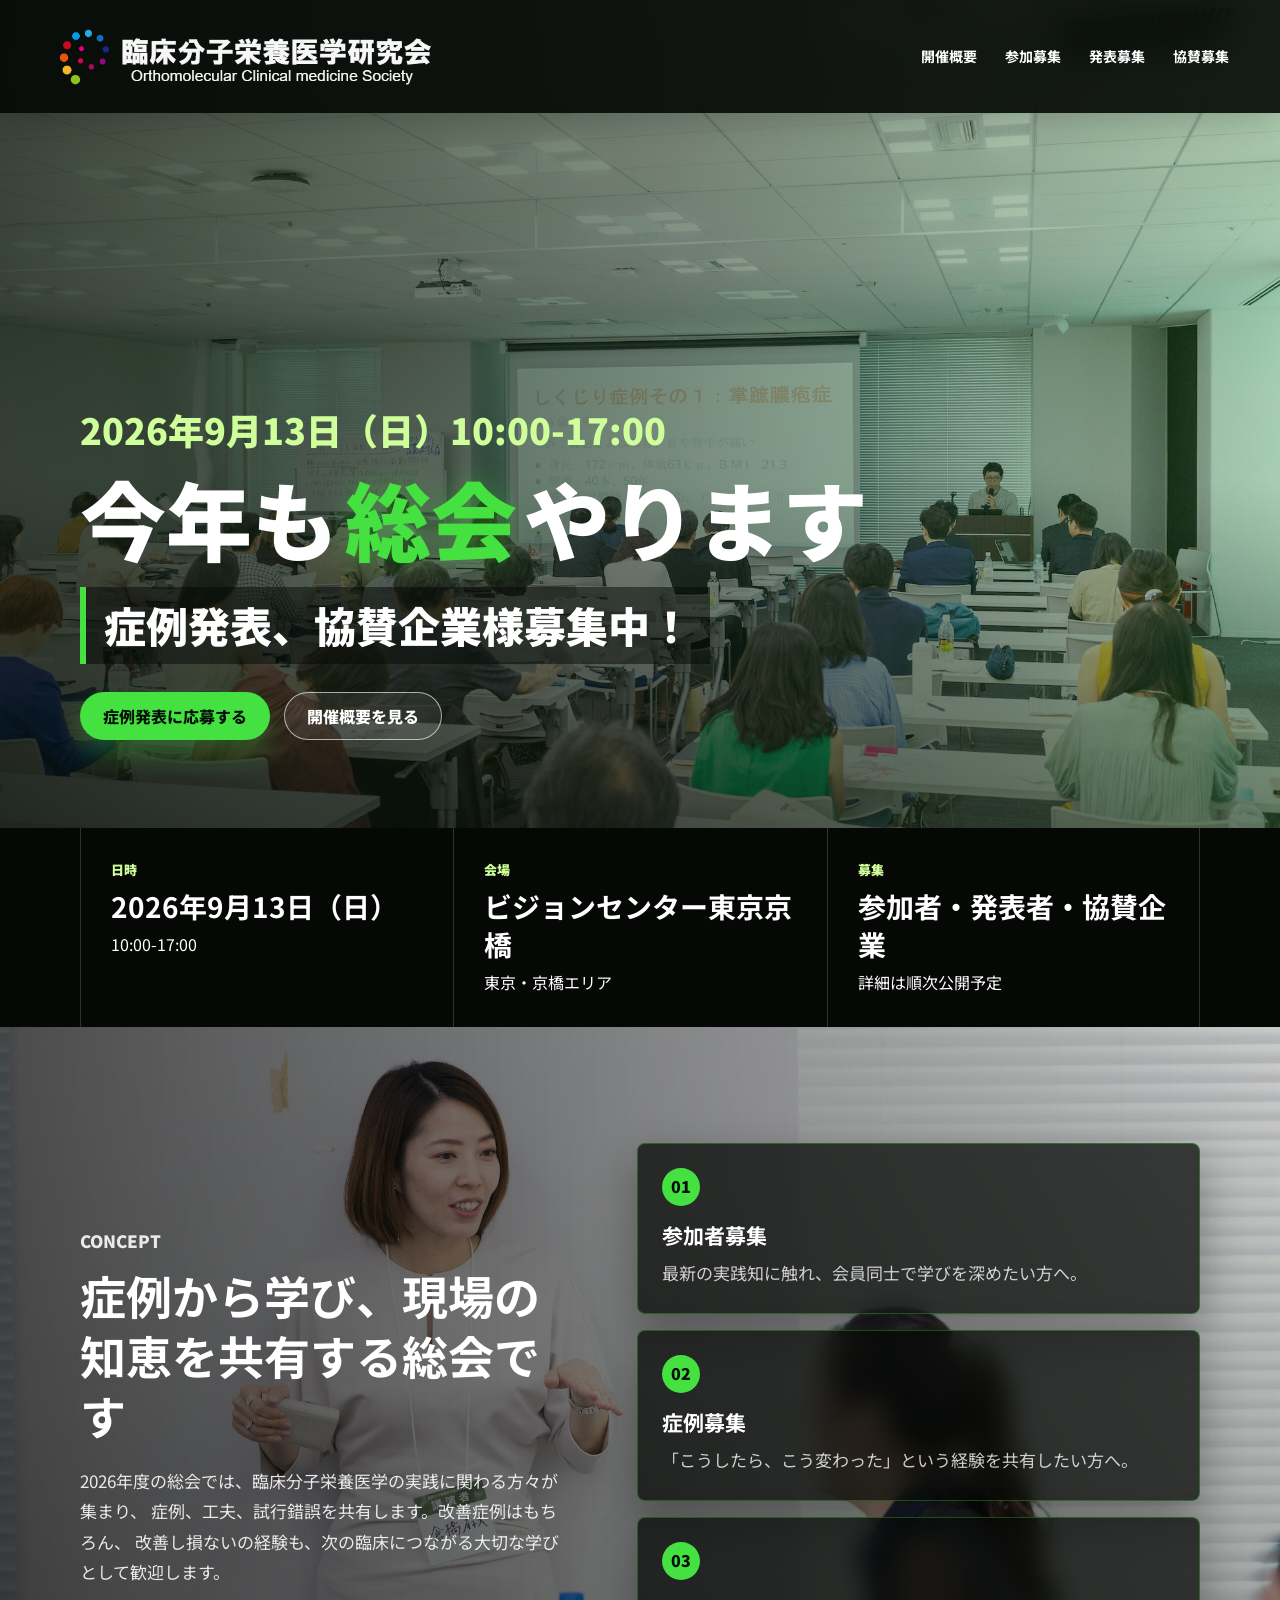
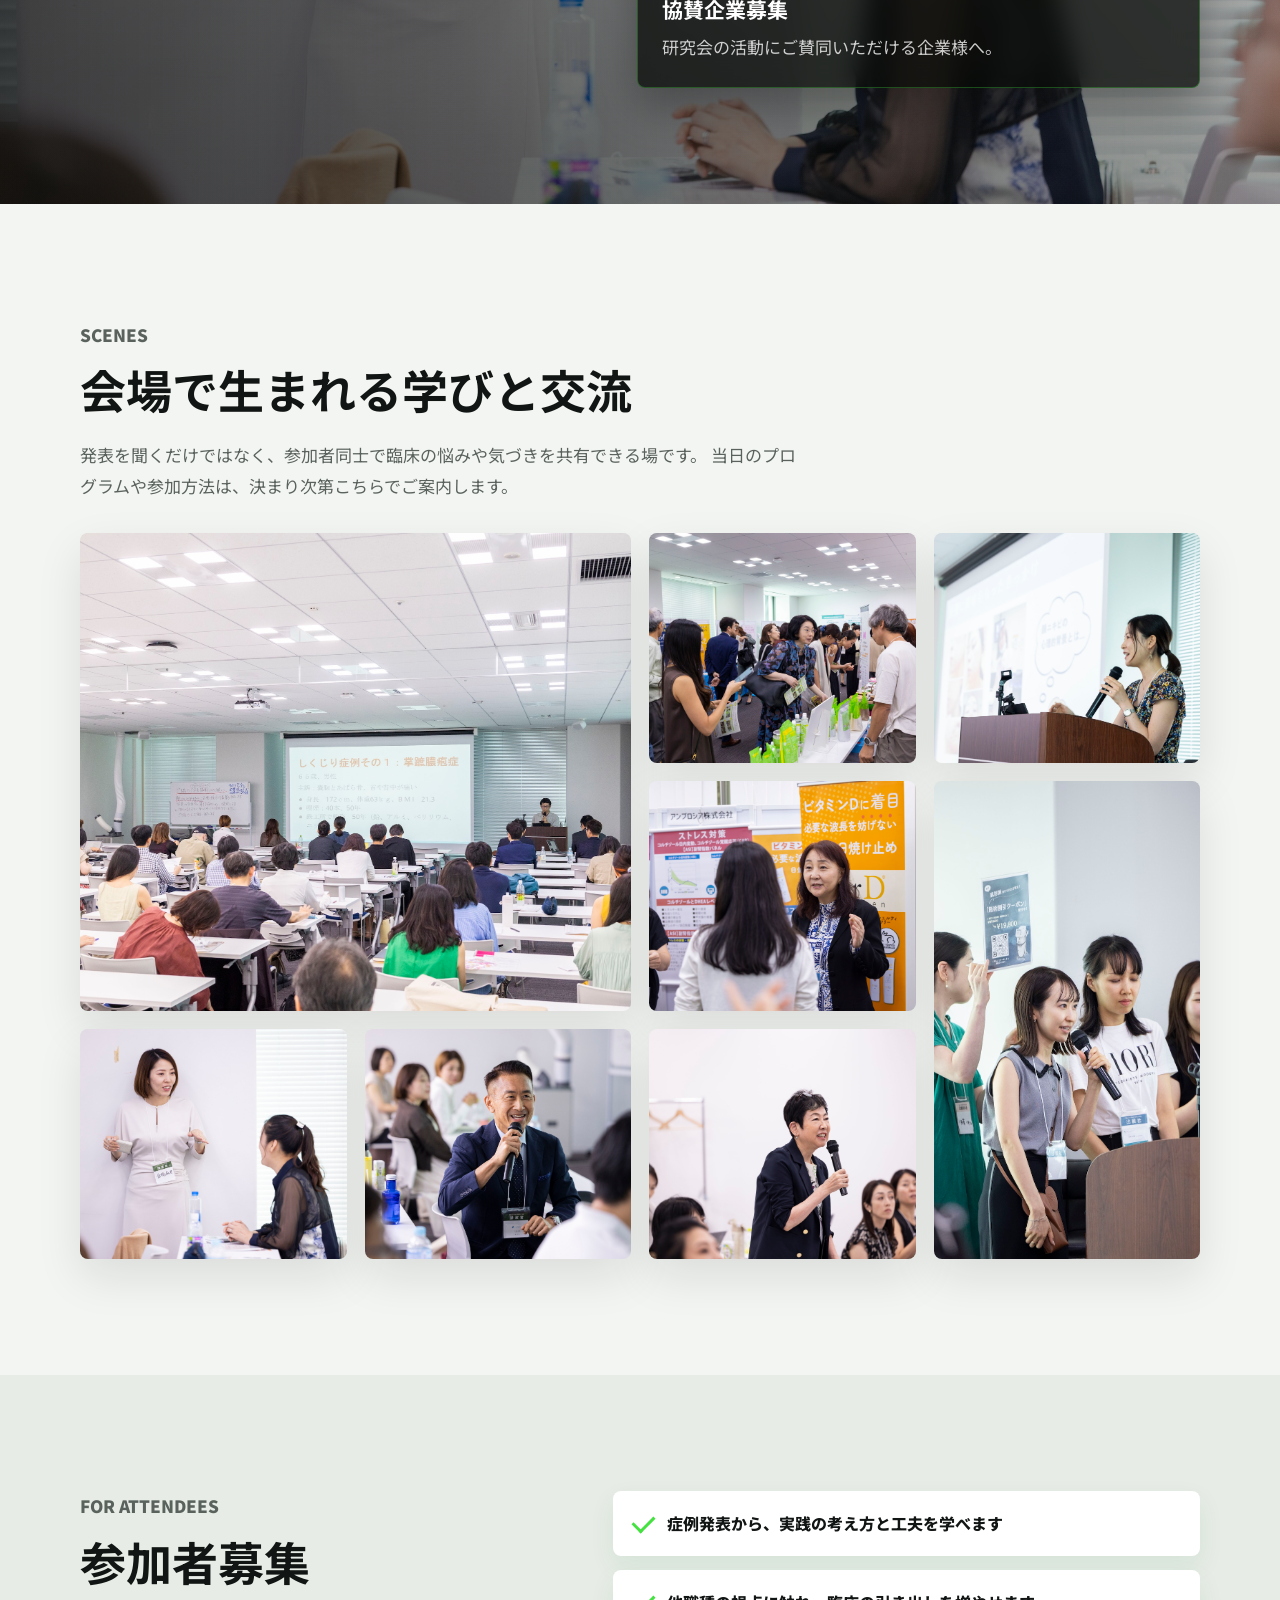
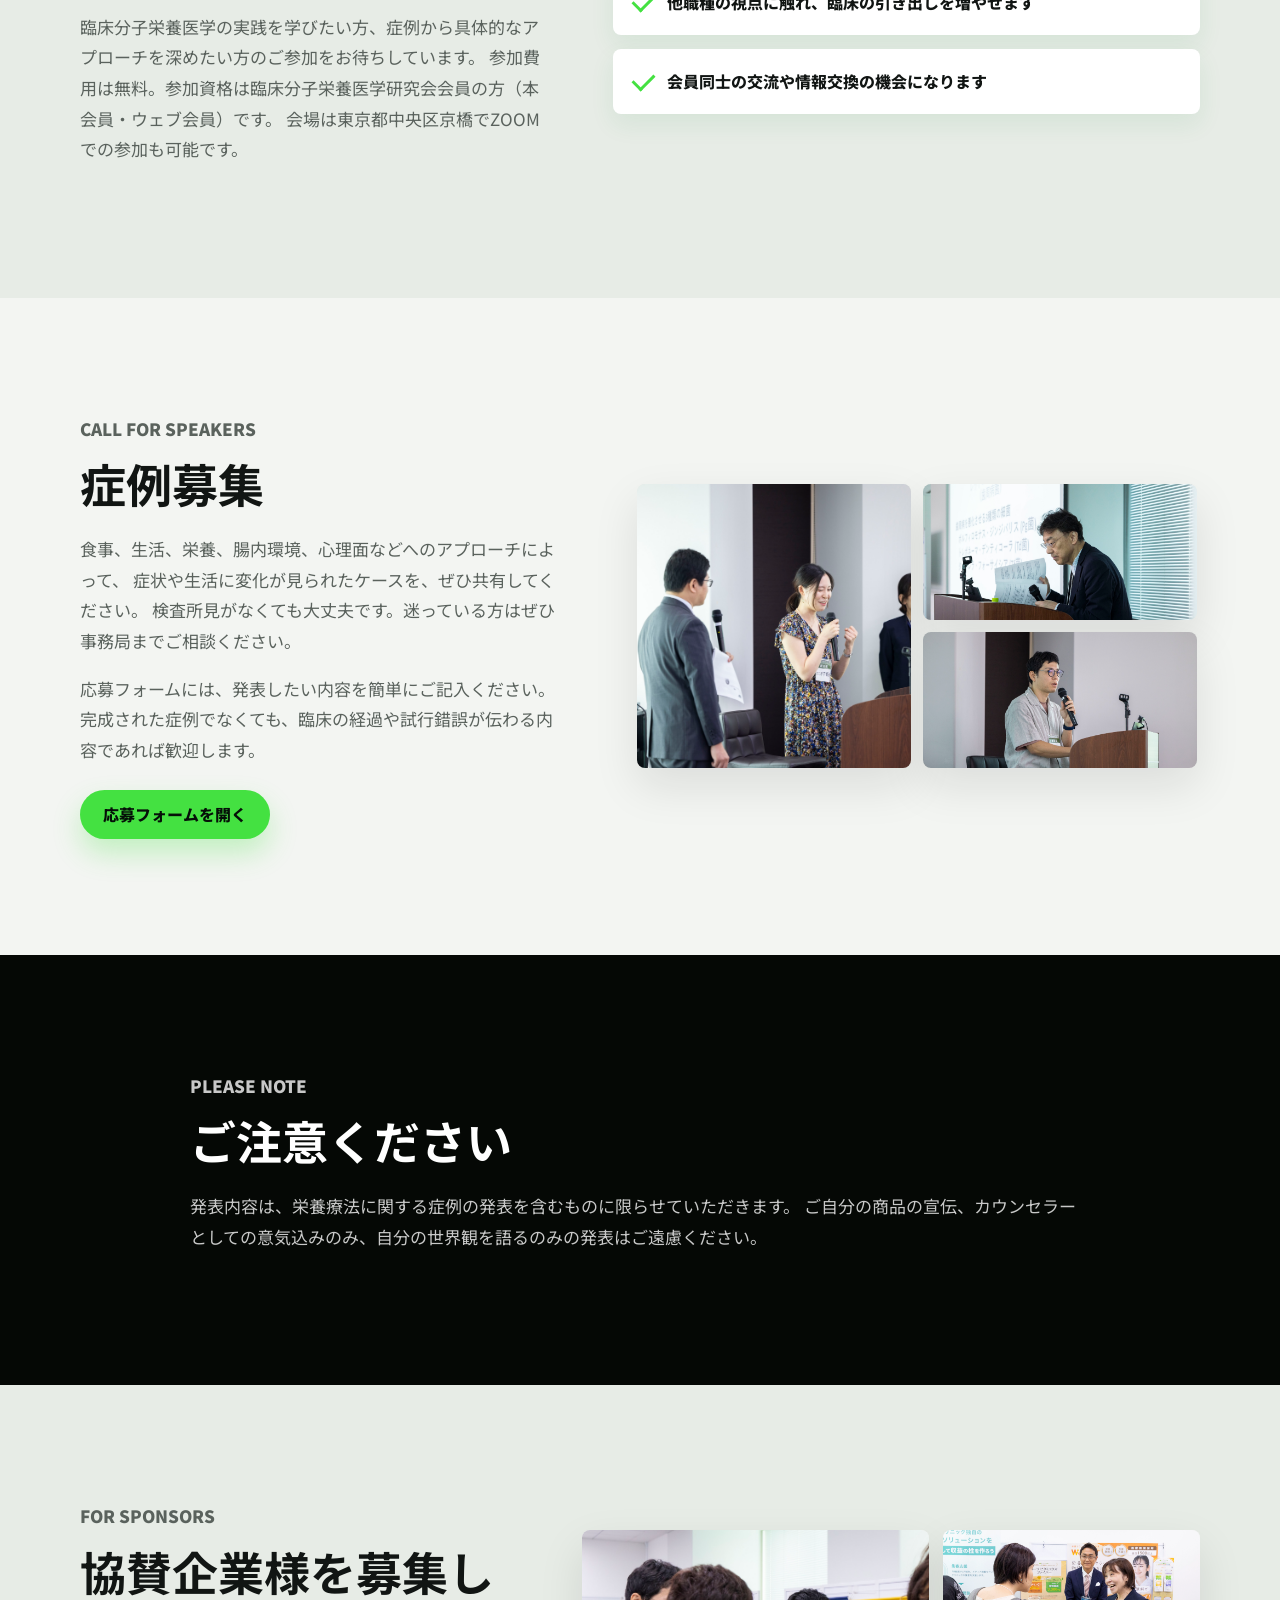
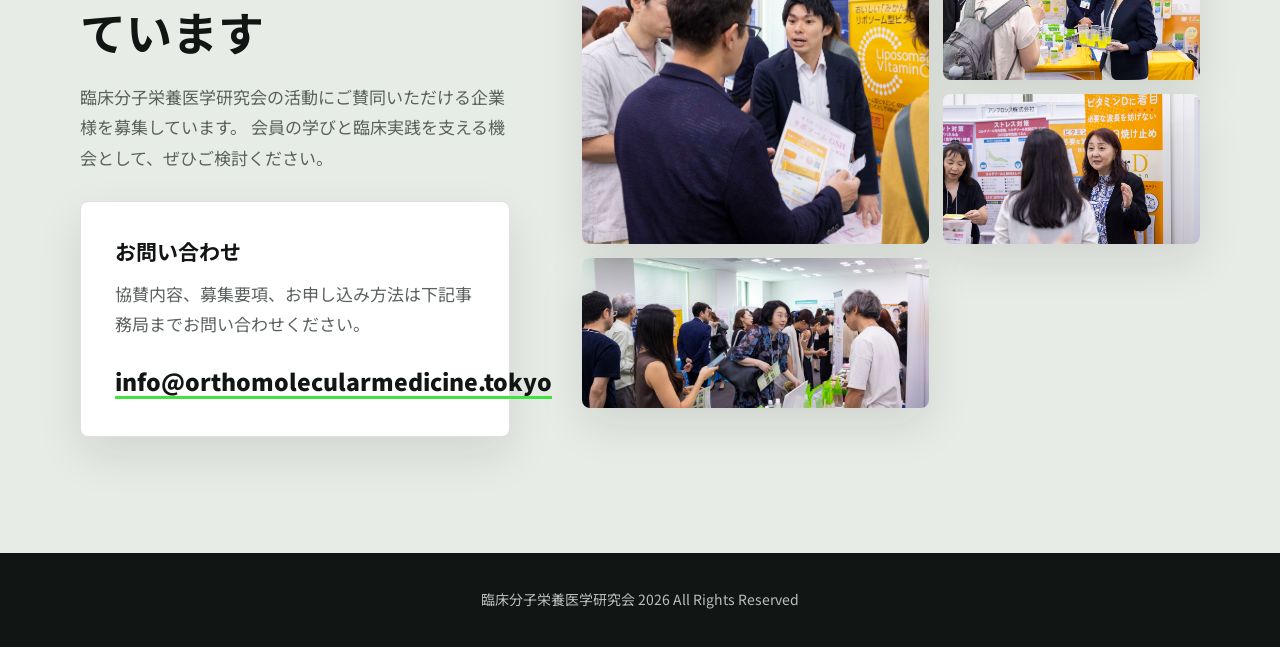
==== index.html @ b458742a "Update hero callout copy" ====
<!doctype html>
<html lang="ja">
  <head>
    <meta charset="utf-8">
    <meta name="viewport" content="width=device-width, initial-scale=1">
    <meta name="description" content="臨床分子栄養医学研究会 2026年度総会のお知らせ。2026年9月13日、ビジョンセンター東京京橋にて開催。参加者、症例発表者、協賛企業を募集しています。">
    <meta property="og:title" content="臨床分子栄養医学研究会 2026年度総会">
    <meta property="og:description" content="参加者、症例発表者、協賛企業を募集しています。2026年9月13日、ビジョンセンター東京京橋にて開催。">
    <meta property="og:type" content="website">
    <title>臨床分子栄養医学研究会 2026年度総会</title>
    <link rel="preconnect" href="https://fonts.googleapis.com">
    <link rel="preconnect" href="https://fonts.gstatic.com" crossorigin>
    <link href="https://fonts.googleapis.com/css2?family=Noto+Sans+JP:wght@400;500;700;900&family=Zen+Old+Mincho:wght@700&display=swap" rel="stylesheet">
    <link rel="stylesheet" href="styles.css">
  </head>
  <body>
    <header class="site-header" aria-label="ページ上部">
      <a class="brand" href="#top" aria-label="臨床分子栄養医学研究会">
        <img src="assets/logo-white.png" alt="臨床分子栄養医学研究会 Orthomolecular Clinical medicine Society">
      </a>
      <nav class="nav" aria-label="ページ内メニュー">
        <a href="#overview">開催概要</a>
        <a href="#join">参加募集</a>
        <a href="#speaker">発表募集</a>
        <a href="#sponsor">協賛募集</a>
      </nav>
    </header>

    <main id="top">
      <section class="hero">
        <div class="hero-media" aria-hidden="true">
          <div class="slide slide-a"></div>
          <div class="slide slide-b"></div>
          <div class="slide slide-c"></div>
          <div class="slide slide-d"></div>
        </div>
        <div class="hero-overlay"></div>
        <div class="hero-inner">
          <p class="eyebrow hero-date">2026年9月13日（日）10:00-17:00</p>
          <h1>今年も<span class="hero-title-accent">総会</span>やります</h1>
          <p class="lead hero-callout">症例発表、協賛企業様募集中！</p>
          <div class="hero-actions" aria-label="主要アクション">
            <a class="button primary" href="#speaker">症例発表に応募する</a>
            <a class="button secondary" href="#overview">開催概要を見る</a>
          </div>
        </div>
      </section>

      <section id="overview" class="details-band">
        <div class="section-inner details-grid">
          <div class="detail-item">
            <span class="label">日時</span>
            <strong>2026年9月13日（日）</strong>
            <span>10:00-17:00</span>
          </div>
          <div class="detail-item">
            <span class="label">会場</span>
            <strong>ビジョンセンター東京京橋</strong>
            <span>東京・京橋エリア</span>
          </div>
          <div class="detail-item">
            <span class="label">募集</span>
            <strong>参加者・発表者・協賛企業</strong>
            <span>詳細は順次公開予定</span>
          </div>
        </div>
      </section>

      <section class="section intro-section">
        <div class="section-inner split">
          <div>
            <p class="section-kicker">Concept</p>
            <h2>症例から学び、現場の知恵を共有する総会です</h2>
            <p>
              2026年度の総会では、臨床分子栄養医学の実践に関わる方々が集まり、
              症例、工夫、試行錯誤を共有します。改善症例はもちろん、
              改善し損ないの経験も、次の臨床につながる大切な学びとして歓迎します。
            </p>
          </div>
          <div class="purpose-grid" aria-label="総会で募集する内容">
            <article class="purpose-card">
              <span>01</span>
              <h3>参加者募集</h3>
              <p>最新の実践知に触れ、会員同士で学びを深めたい方へ。</p>
            </article>
            <article class="purpose-card">
              <span>02</span>
              <h3>症例募集</h3>
              <p>「こうしたら、こう変わった」という経験を共有したい方へ。</p>
            </article>
            <article class="purpose-card">
              <span>03</span>
              <h3>協賛企業募集</h3>
              <p>研究会の活動にご賛同いただける企業様へ。</p>
            </article>
          </div>
        </div>
      </section>

      <section class="section photo-section">
        <div class="section-inner">
          <div class="section-heading">
            <p class="section-kicker">Scenes</p>
            <h2>会場で生まれる学びと交流</h2>
            <p>
              発表を聞くだけではなく、参加者同士で臨床の悩みや気づきを共有できる場です。
              当日のプログラムや参加方法は、決まり次第こちらでご案内します。
            </p>
          </div>
          <div class="photo-grid" aria-label="総会の開催風景">
            <figure class="photo-card photo-wide">
              <img src="assets/soukai-2025-0126.jpg" alt="総会で参加者が症例発表を聴講している会場風景">
            </figure>
            <figure class="photo-card">
              <img src="assets/soukai-2025-0381.jpg" alt="協賛企業ブースで参加者が説明を聞いている様子">
            </figure>
            <figure class="photo-card">
              <img src="assets/soukai-2025-0448.jpg" alt="登壇者がマイクを持って症例発表をしている様子">
            </figure>
            <figure class="photo-card">
              <img src="assets/soukai-2025-0402.jpg" alt="協賛企業ブースで参加者と企業担当者が交流している様子">
            </figure>
            <figure class="photo-card photo-tall">
              <img src="assets/soukai-2025-0755.jpg" alt="登壇者が協賛企業の紹介をしている様子">
            </figure>
            <figure class="photo-card">
              <img src="assets/soukai-2025-1251.jpg" alt="講演者が参加者と対話している様子">
            </figure>
            <figure class="photo-card">
              <img src="assets/soukai-2025-1359.jpg" alt="参加者がマイクを持って発言している様子">
            </figure>
            <figure class="photo-card">
              <img src="assets/soukai-2025-1542.jpg" alt="参加者が会場で質問している様子">
            </figure>
          </div>
        </div>
      </section>

      <section id="join" class="section audience-band">
        <div class="section-inner audience">
          <div>
            <p class="section-kicker">For Attendees</p>
            <h2>参加者募集</h2>
            <p>
              臨床分子栄養医学の実践を学びたい方、症例から具体的なアプローチを深めたい方のご参加をお待ちしています。
              参加費用は無料。参加資格は臨床分子栄養医学研究会会員の方（本会員・ウェブ会員）です。
              会場は東京都中央区京橋でZOOMでの参加も可能です。
            </p>
          </div>
          <ul class="check-list">
            <li>症例発表から、実践の考え方と工夫を学べます</li>
            <li>他職種の視点に触れ、臨床の引き出しを増やせます</li>
            <li>会員同士の交流や情報交換の機会になります</li>
          </ul>
        </div>
      </section>

      <section id="speaker" class="section">
        <div class="section-inner split">
          <div>
            <p class="section-kicker">Call for Speakers</p>
            <h2>症例募集</h2>
            <p>
              食事、生活、栄養、腸内環境、心理面などへのアプローチによって、
              症状や生活に変化が見られたケースを、ぜひ共有してください。
              検査所見がなくても大丈夫です。迷っている方はぜひ事務局までご相談ください。
            </p>
            <p>
              応募フォームには、発表したい内容を簡単にご記入ください。
              完成された症例でなくても、臨床の経過や試行錯誤が伝わる内容であれば歓迎します。
            </p>
            <a class="button primary speaker-entry-button" href="https://docs.google.com/forms/d/e/1FAIpQLSdfz5jB4TPAZrdpMVC48qwA14ywaqwbNrHuVNqZotDZ-nozGQ/viewform" target="_blank" rel="noopener">応募フォームを開く</a>
          </div>
          <div class="speaker-photos" aria-label="症例発表の様子">
            <figure class="speaker-photo speaker-photo-large">
              <img src="assets/speaker-0511.jpg" alt="登壇者がマイクを持って症例発表をしている様子">
            </figure>
            <figure class="speaker-photo">
              <img src="assets/speaker-0197.jpg" alt="登壇者が資料を見ながら発表している様子">
            </figure>
            <figure class="speaker-photo">
              <img src="assets/speaker-0129.jpg" alt="登壇者が演台で発表している様子">
            </figure>
          </div>
        </div>
      </section>

      <section class="section caution-band">
        <div class="section-inner caution">
          <p class="section-kicker">Please Note</p>
          <h2>ご注意ください</h2>
          <p>
            発表内容は、栄養療法に関する症例の発表を含むものに限らせていただきます。
            ご自分の商品の宣伝、カウンセラーとしての意気込みのみ、自分の世界観を語るのみの発表はご遠慮ください。
          </p>
        </div>
      </section>

      <section id="sponsor" class="section sponsor-section">
        <div class="section-inner sponsor-layout">
          <div class="sponsor-copy">
            <p class="section-kicker">For Sponsors</p>
            <h2>協賛企業様を募集しています</h2>
            <p>
              臨床分子栄養医学研究会の活動にご賛同いただける企業様を募集しています。
              会員の学びと臨床実践を支える機会として、ぜひご検討ください。
            </p>
            <div class="sponsor-box">
              <h3>お問い合わせ</h3>
              <p>
                協賛内容、募集要項、お申し込み方法は下記事務局までお問い合わせください。
              </p>
              <a class="mail-link" href="mailto:info@orthomolecularmedicine.tokyo">info@orthomolecularmedicine.tokyo</a>
            </div>
          </div>
          <div class="sponsor-gallery" aria-label="協賛企業ブースの様子">
            <figure class="sponsor-photo sponsor-photo-wide">
              <img src="assets/sponsor-0412.jpg" alt="協賛企業ブースで参加者が説明を聞いている様子">
            </figure>
            <figure class="sponsor-photo">
              <img src="assets/sponsor-0389.jpg" alt="協賛企業ブースで試飲をしながら交流している様子">
            </figure>
            <figure class="sponsor-photo">
              <img src="assets/sponsor-0402.jpg" alt="協賛企業ブースで参加者と企業担当者が話している様子">
            </figure>
            <figure class="sponsor-photo">
              <img src="assets/sponsor-0381.jpg" alt="協賛企業ブースに多くの参加者が集まっている様子">
            </figure>
          </div>
        </div>
      </section>
    </main>

    <footer class="footer">
      <p>臨床分子栄養医学研究会 2026 All Rights Reserved</p>
    </footer>

    <script src="script.js"></script>
  </body>
</html>
---- styles.css ----
:root {
  --base: #44e141;
  --ink: #111513;
  --muted: #5a625d;
  --paper: #f3f5f2;
  --mist: #e7ece6;
  --sage: #44e141;
  --deep: #050805;
  --gold: #44e141;
  --coral: #ff6b5b;
  --line: rgba(17, 21, 19, 0.13);
  --shadow: 0 18px 45px rgba(17, 21, 19, 0.1);
}

* {
  box-sizing: border-box;
}

html {
  scroll-behavior: smooth;
}

body {
  margin: 0;
  color: var(--ink);
  background: var(--paper);
  font-family: "Noto Sans JP", system-ui, sans-serif;
  line-height: 1.8;
}

a {
  color: inherit;
}

.site-header {
  position: fixed;
  z-index: 20;
  top: 0;
  left: 0;
  right: 0;
  display: flex;
  align-items: center;
  justify-content: space-between;
  gap: 24px;
  padding: 18px clamp(18px, 4vw, 56px);
  color: #fff;
  background: rgba(5, 8, 5, 0.9);
  box-shadow: 0 8px 30px rgba(0, 0, 0, 0.16);
  backdrop-filter: blur(16px);
  transition: background 0.25s ease, box-shadow 0.25s ease, color 0.25s ease;
}

.site-header.is-scrolled {
  color: #fff;
  background: rgba(5, 8, 5, 0.94);
  box-shadow: 0 8px 30px rgba(0, 0, 0, 0.18);
  backdrop-filter: blur(16px);
}

.brand {
  display: inline-flex;
  align-items: center;
  text-decoration: none;
}

.brand img {
  display: block;
  width: clamp(220px, 31vw, 430px);
  height: auto;
}

.nav {
  display: flex;
  gap: clamp(12px, 3vw, 28px);
  font-size: 14px;
  font-weight: 700;
}

.nav a {
  text-decoration: none;
}

.hero {
  position: relative;
  min-height: 92svh;
  display: grid;
  align-items: end;
  overflow: hidden;
  color: #fff;
}

.hero-media,
.hero-overlay {
  position: absolute;
  inset: 0;
}

.hero-media {
  background: #14351f;
}

.slide {
  position: absolute;
  inset: 0;
  opacity: 0;
  transform: scale(1.04);
  animation: fadeSlide 24s infinite;
  background-size: cover;
  background-position: center;
}

.slide-a {
  opacity: 1;
  background-image:
    linear-gradient(120deg, rgba(68, 225, 65, 0.22), rgba(20, 53, 31, 0.18)),
    url("assets/soukai-2025-0126.jpg");
}

.slide-b {
  animation-delay: 6s;
  background-image:
    linear-gradient(120deg, rgba(31, 143, 69, 0.3), rgba(16, 32, 20, 0.18)),
    url("assets/soukai-2025-0381.jpg");
}

.slide-c {
  animation-delay: 12s;
  background-image:
    linear-gradient(120deg, rgba(68, 225, 65, 0.2), rgba(20, 53, 31, 0.22)),
    url("assets/soukai-2025-0448.jpg");
}

.slide-d {
  animation-delay: 18s;
  background-image:
    linear-gradient(120deg, rgba(31, 143, 69, 0.24), rgba(16, 32, 20, 0.2)),
    url("assets/soukai-2025-1359.jpg");
}

.hero-overlay {
  background:
    linear-gradient(90deg, rgba(5, 8, 5, 0.72), rgba(12, 19, 13, 0.42) 52%, rgba(68, 225, 65, 0.12)),
    linear-gradient(0deg, rgba(5, 8, 5, 0.5), transparent 42%);
}

.hero-inner {
  position: relative;
  z-index: 2;
  width: min(1120px, calc(100% - 36px));
  margin: 0 auto;
  padding: 140px 0 88px;
}

.eyebrow,
.section-kicker,
.label {
  font-size: 13px;
  font-weight: 900;
  text-transform: uppercase;
}

.eyebrow {
  color: #cfff9a;
}

.hero-date {
  max-width: 920px;
  margin-bottom: 18px;
  font-size: clamp(20px, 3.2vw, 36px);
  line-height: 1.35;
  letter-spacing: 0;
}

h1,
h2,
h3,
p {
  margin-top: 0;
}

h1 {
  max-width: 820px;
  margin-bottom: 22px;
  font-family: "Noto Sans JP", system-ui, sans-serif;
  font-weight: 900;
  font-size: clamp(42px, 7vw, 86px);
  line-height: 1.08;
}

.hero-title-accent {
  display: inline-block;
  margin: 0 0.08em;
  color: var(--base);
  text-shadow: 0 0 28px rgba(68, 225, 65, 0.35);
}

h2 {
  margin-bottom: 20px;
  font-size: clamp(28px, 4vw, 46px);
  line-height: 1.3;
}

h3 {
  margin-bottom: 12px;
  font-size: 21px;
  line-height: 1.45;
}

.lead {
  max-width: 720px;
  font-size: clamp(17px, 2.3vw, 22px);
  font-weight: 500;
}

.hero-callout {
  display: inline-block;
  max-width: 900px;
  margin-bottom: 28px;
  padding: 10px 18px;
  border-left: 6px solid var(--base);
  color: #fff;
  background: rgba(5, 8, 5, 0.5);
  font-size: clamp(24px, 4vw, 42px);
  font-weight: 900;
  line-height: 1.35;
}

.hero-actions,
.entry {
  display: flex;
  align-items: center;
  gap: 14px;
  flex-wrap: wrap;
}

.button {
  display: inline-flex;
  align-items: center;
  justify-content: center;
  min-height: 48px;
  padding: 12px 22px;
  border: 1px solid transparent;
  border-radius: 999px;
  font-weight: 800;
  text-decoration: none;
  line-height: 1.4;
  transition: transform 0.2s ease, box-shadow 0.2s ease, background 0.2s ease;
}

.button:hover {
  transform: translateY(-2px);
}

.button.primary {
  color: #051008;
  background: var(--base);
  box-shadow: 0 14px 28px rgba(68, 225, 65, 0.28);
}

.button.secondary {
  color: #fff;
  border-color: rgba(255, 255, 255, 0.62);
  background: rgba(255, 255, 255, 0.08);
}

.button.secondary.dark {
  color: var(--ink);
  border-color: rgba(68, 225, 65, 0.52);
  background: rgba(68, 225, 65, 0.16);
}

.button.large {
  min-width: 240px;
  min-height: 58px;
  font-size: 17px;
}

.section {
  padding: clamp(72px, 10vw, 116px) 0;
}

.section-inner {
  width: min(1120px, calc(100% - 36px));
  margin: 0 auto;
}

.details-band {
  background: #050805;
  color: #fff;
}

.details-grid {
  display: grid;
  grid-template-columns: repeat(3, 1fr);
}

.detail-item {
  min-height: 150px;
  padding: 30px;
  border-left: 1px solid rgba(255, 255, 255, 0.17);
}

.detail-item:last-child {
  border-right: 1px solid rgba(255, 255, 255, 0.17);
}

.detail-item strong,
.detail-item span {
  display: block;
}

.detail-item strong {
  margin: 7px 0 4px;
  font-size: clamp(20px, 2.5vw, 28px);
  line-height: 1.35;
}

.label {
  color: #cfff9a;
}

.split {
  display: grid;
  grid-template-columns: minmax(0, 0.92fr) minmax(320px, 1.08fr);
  gap: clamp(34px, 7vw, 78px);
  align-items: center;
}

.section-kicker {
  margin-bottom: 10px;
  color: var(--gold);
}

.split p,
.caution p,
.entry p,
.audience p,
.sponsor-box p {
  color: var(--muted);
  font-size: 17px;
}

.intro-section {
  position: relative;
  overflow: hidden;
  color: #fff;
  background:
    linear-gradient(90deg, rgba(5, 8, 5, 0.66), rgba(12, 19, 13, 0.46) 48%, rgba(12, 19, 13, 0.18)),
    linear-gradient(0deg, rgba(5, 8, 5, 0.28), rgba(5, 8, 5, 0.04)),
    url("assets/soukai-2025-1251.jpg");
  background-size: cover;
  background-position: center;
}

.intro-section .section-kicker {
  color: #cfff9a;
}

.intro-section .split p {
  color: rgba(255, 255, 255, 0.88);
}

.purpose-grid {
  display: grid;
  gap: 16px;
}

.purpose-card {
  padding: 24px;
  border: 1px solid rgba(68, 225, 65, 0.3);
  border-radius: 8px;
  background: rgba(5, 8, 5, 0.72);
  box-shadow: 0 18px 45px rgba(0, 0, 0, 0.32);
  backdrop-filter: blur(12px);
}

.purpose-card span {
  display: inline-grid;
  place-items: center;
  width: 38px;
  height: 38px;
  margin-bottom: 14px;
  border-radius: 50%;
  color: #051008;
  background: var(--base);
  font-weight: 900;
}

.purpose-card h3 {
  margin-bottom: 8px;
  color: #fff;
}

.purpose-card p {
  margin-bottom: 0;
  color: rgba(255, 255, 255, 0.78);
}

.intro-section .purpose-card p {
  color: rgba(255, 255, 255, 0.78);
}

.flow {
  display: grid;
  gap: 14px;
}

.flow-step {
  display: grid;
  grid-template-columns: 54px 120px 1fr;
  gap: 16px;
  align-items: center;
  padding: 22px;
  border: 1px solid var(--line);
  border-radius: 8px;
  background: #fff;
  box-shadow: var(--shadow);
}

.flow-step span {
  width: 42px;
  height: 42px;
  display: grid;
  place-items: center;
  border-radius: 50%;
  color: #051008;
  background: var(--base);
  font-weight: 900;
}

.flow-step strong {
  font-size: 18px;
}

.flow-step p {
  margin: 0;
  color: var(--muted);
}

.speaker-photos {
  display: grid;
  grid-template-columns: 1fr 1fr;
  grid-auto-rows: 136px;
  gap: 12px;
  align-self: center;
  max-width: 560px;
}

.speaker-photo {
  margin: 0;
  overflow: hidden;
  border-radius: 8px;
  background: var(--mist);
  box-shadow: var(--shadow);
}

.speaker-photo-large {
  grid-row: span 2;
}

.speaker-photo img {
  display: block;
  width: 100%;
  height: 100%;
  object-fit: cover;
}

.speaker-entry-button {
  margin-top: 8px;
}

.audience-band {
  background: var(--mist);
}

.photo-section {
  background: var(--paper);
}

.section-heading p {
  max-width: 720px;
  color: var(--muted);
  font-size: 17px;
}

.photo-grid {
  display: grid;
  grid-template-columns: repeat(4, minmax(0, 1fr));
  grid-auto-rows: minmax(170px, 230px);
  gap: 18px;
}

.photo-card {
  margin: 0;
  border-radius: 8px;
  overflow: hidden;
  background: var(--mist);
  box-shadow: var(--shadow);
}

.photo-card img {
  display: block;
  width: 100%;
  height: 100%;
  object-fit: cover;
}

.photo-wide {
  grid-row: span 2;
  grid-column: span 2;
}

.photo-tall {
  grid-row: span 2;
}

.audience {
  display: grid;
  grid-template-columns: 0.8fr 1fr;
  gap: 36px 64px;
  align-items: start;
}

.check-list {
  display: grid;
  gap: 14px;
  margin: 0;
  padding: 0;
  list-style: none;
}

.check-list li {
  position: relative;
  padding: 18px 20px 18px 54px;
  border-radius: 8px;
  color: var(--ink);
  background: #fff;
  font-weight: 800;
  box-shadow: 0 10px 25px rgba(31, 143, 69, 0.09);
}

.check-list li::before {
  content: "";
  position: absolute;
  left: 20px;
  top: 24px;
  width: 18px;
  height: 10px;
  border-left: 3px solid var(--base);
  border-bottom: 3px solid var(--base);
  transform: rotate(-45deg);
}

.note {
  grid-column: 2;
  margin: -16px 0 0;
  color: var(--muted);
  font-size: 14px;
}

.section-heading {
  max-width: 760px;
  margin-bottom: 32px;
}

.caution-band {
  background: #050805;
  color: #fff;
}

.caution {
  max-width: 900px;
}

.caution p {
  color: rgba(255, 255, 255, 0.78);
}

.entry {
  justify-content: space-between;
  gap: 36px;
}

.entry > div {
  max-width: 720px;
}

.sponsor-section {
  background: var(--mist);
}

.sponsor-layout {
  display: grid;
  grid-template-columns: minmax(0, 0.82fr) minmax(420px, 1.18fr);
  gap: clamp(34px, 6vw, 72px);
  align-items: center;
}

.sponsor-copy > p {
  color: var(--muted);
  font-size: 17px;
}

.sponsor-box {
  margin-top: 28px;
  padding: clamp(22px, 4vw, 34px);
  border: 1px solid var(--line);
  border-radius: 8px;
  background: #fff;
  box-shadow: var(--shadow);
}

.mail-link {
  display: inline-block;
  margin-top: 4px;
  color: var(--ink);
  font-size: clamp(18px, 2vw, 23px);
  font-weight: 900;
  text-decoration-color: var(--base);
  text-decoration-thickness: 3px;
  text-underline-offset: 5px;
}

.sponsor-gallery {
  display: grid;
  grid-template-columns: 1.15fr 0.85fr;
  grid-auto-rows: 150px;
  gap: 14px;
}

.sponsor-photo {
  margin: 0;
  overflow: hidden;
  border-radius: 8px;
  background: var(--paper);
  box-shadow: var(--shadow);
}

.sponsor-photo-wide {
  grid-row: span 2;
}

.sponsor-photo img {
  display: block;
  width: 100%;
  height: 100%;
  object-fit: cover;
}

.footer {
  display: flex;
  justify-content: center;
  gap: 20px;
  padding: 34px clamp(18px, 4vw, 56px);
  color: rgba(255, 255, 255, 0.72);
  background: var(--ink);
  font-size: 14px;
  text-align: center;
}

.footer p {
  margin: 0;
}

.footer a {
  text-decoration: none;
}

@keyframes fadeSlide {
  0% {
    opacity: 0;
    transform: scale(1.04);
  }

  8%,
  33% {
    opacity: 1;
  }

  45%,
  100% {
    opacity: 0;
    transform: scale(1.1);
  }
}

@media (max-width: 840px) {
  .site-header {
    align-items: flex-start;
    padding: 14px 18px;
  }

  .brand img {
    width: min(58vw, 300px);
  }

  .nav {
    display: none;
  }

  .hero {
    min-height: 88svh;
  }

  .hero-inner {
    padding-bottom: 58px;
  }

  .details-grid,
  .split,
  .sponsor-layout,
  .audience,
  .photo-grid {
    grid-template-columns: 1fr;
  }

  .photo-grid {
    grid-template-rows: none;
  }

  .photo-card {
    aspect-ratio: 4 / 3;
  }

  .photo-wide {
    grid-row: auto;
    grid-column: auto;
  }

  .photo-tall {
    grid-row: auto;
  }

  .detail-item {
    min-height: auto;
    border-left: 0;
    border-top: 1px solid rgba(255, 255, 255, 0.17);
    padding: 24px 0;
  }

  .detail-item:last-child {
    border-right: 0;
  }

  .flow-step {
    grid-template-columns: 46px 1fr;
    gap: 12px;
  }

  .flow-step p {
    grid-column: 2;
  }

  .speaker-photos {
    grid-template-columns: 1fr;
    grid-auto-rows: auto;
    max-width: none;
  }

  .speaker-photo,
  .speaker-photo-large {
    grid-row: auto;
    aspect-ratio: 16 / 9;
  }

  .sponsor-gallery {
    grid-template-columns: 1fr;
    grid-auto-rows: auto;
  }

  .sponsor-photo,
  .sponsor-photo-wide {
    grid-row: auto;
    aspect-ratio: 16 / 9;
  }

  .note {
    grid-column: auto;
    margin-top: -12px;
  }

  .entry {
    align-items: flex-start;
  }
}

@media (max-width: 520px) {
  .hero-actions,
  .button,
  .entry .button {
    width: 100%;
  }

  .hero-overlay {
    background:
      linear-gradient(90deg, rgba(5, 8, 5, 0.76), rgba(12, 19, 13, 0.5)),
      linear-gradient(0deg, rgba(5, 8, 5, 0.58), transparent 46%);
  }
}
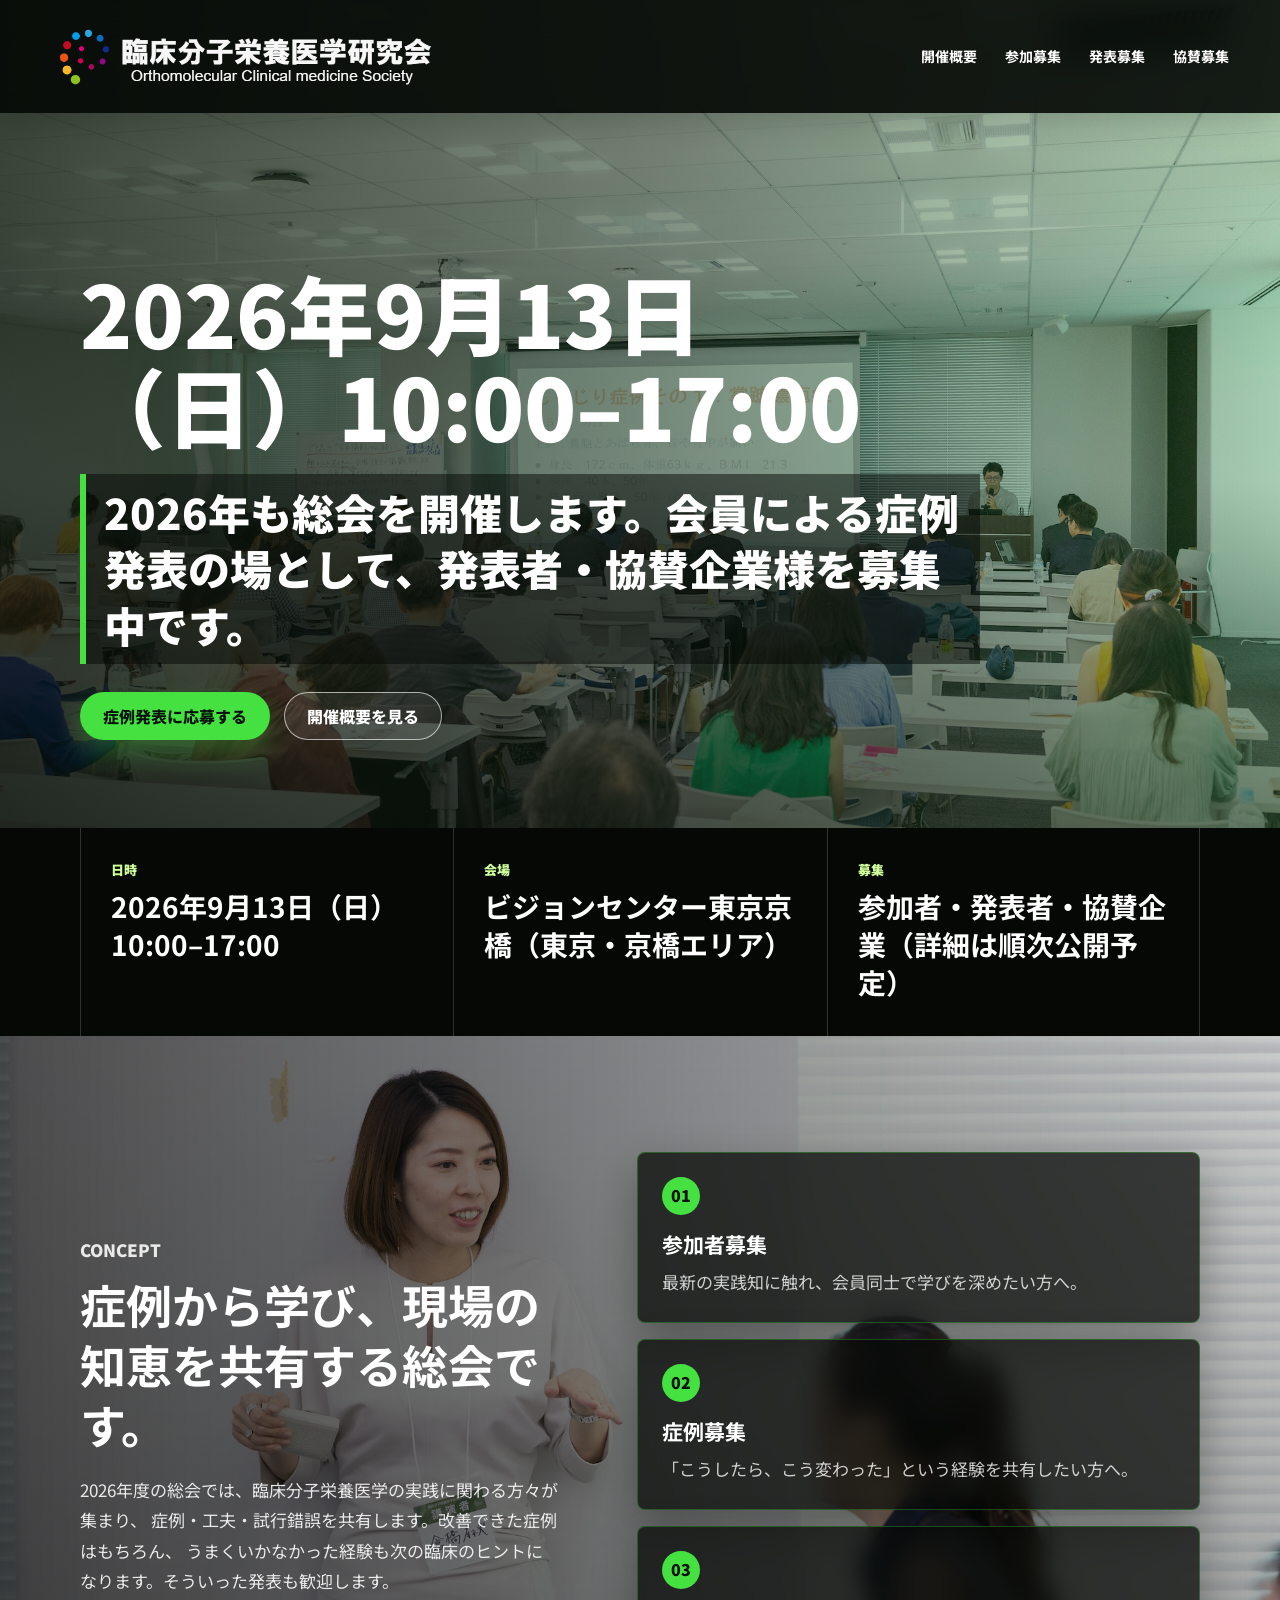
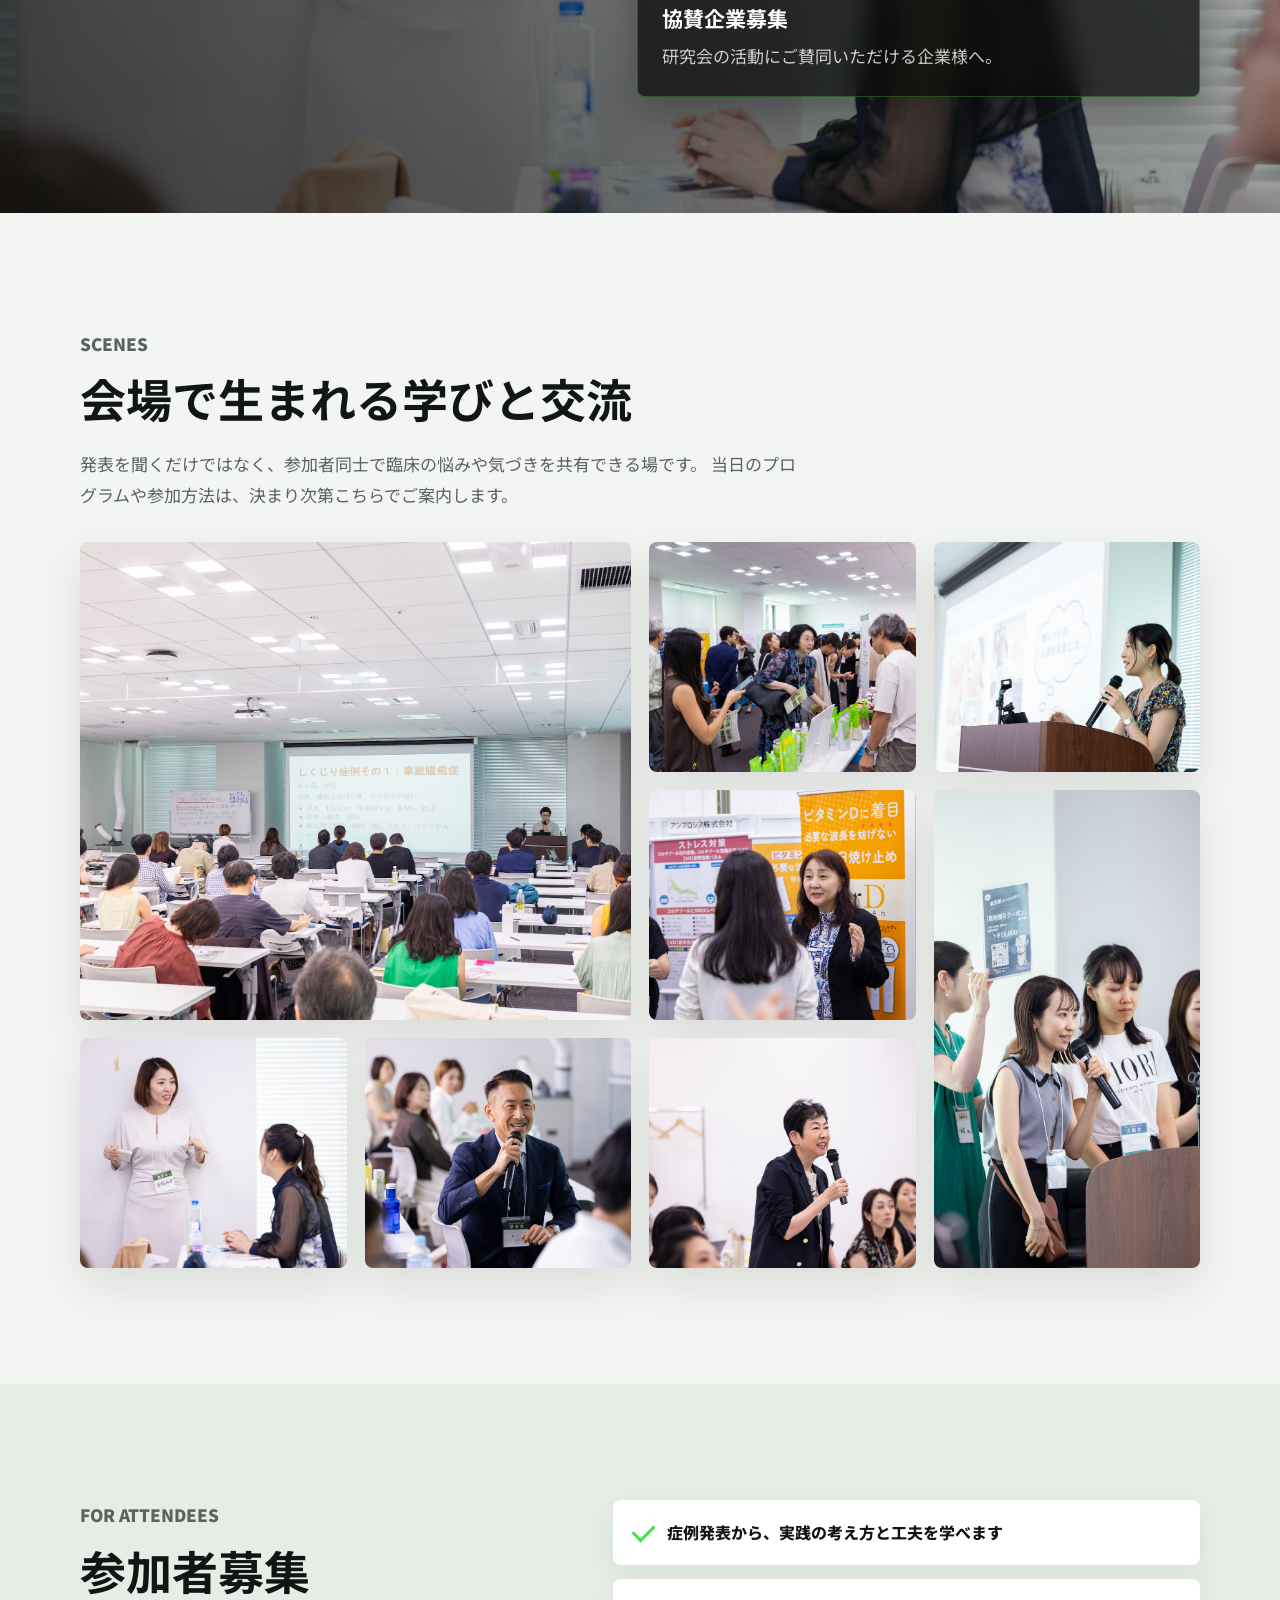
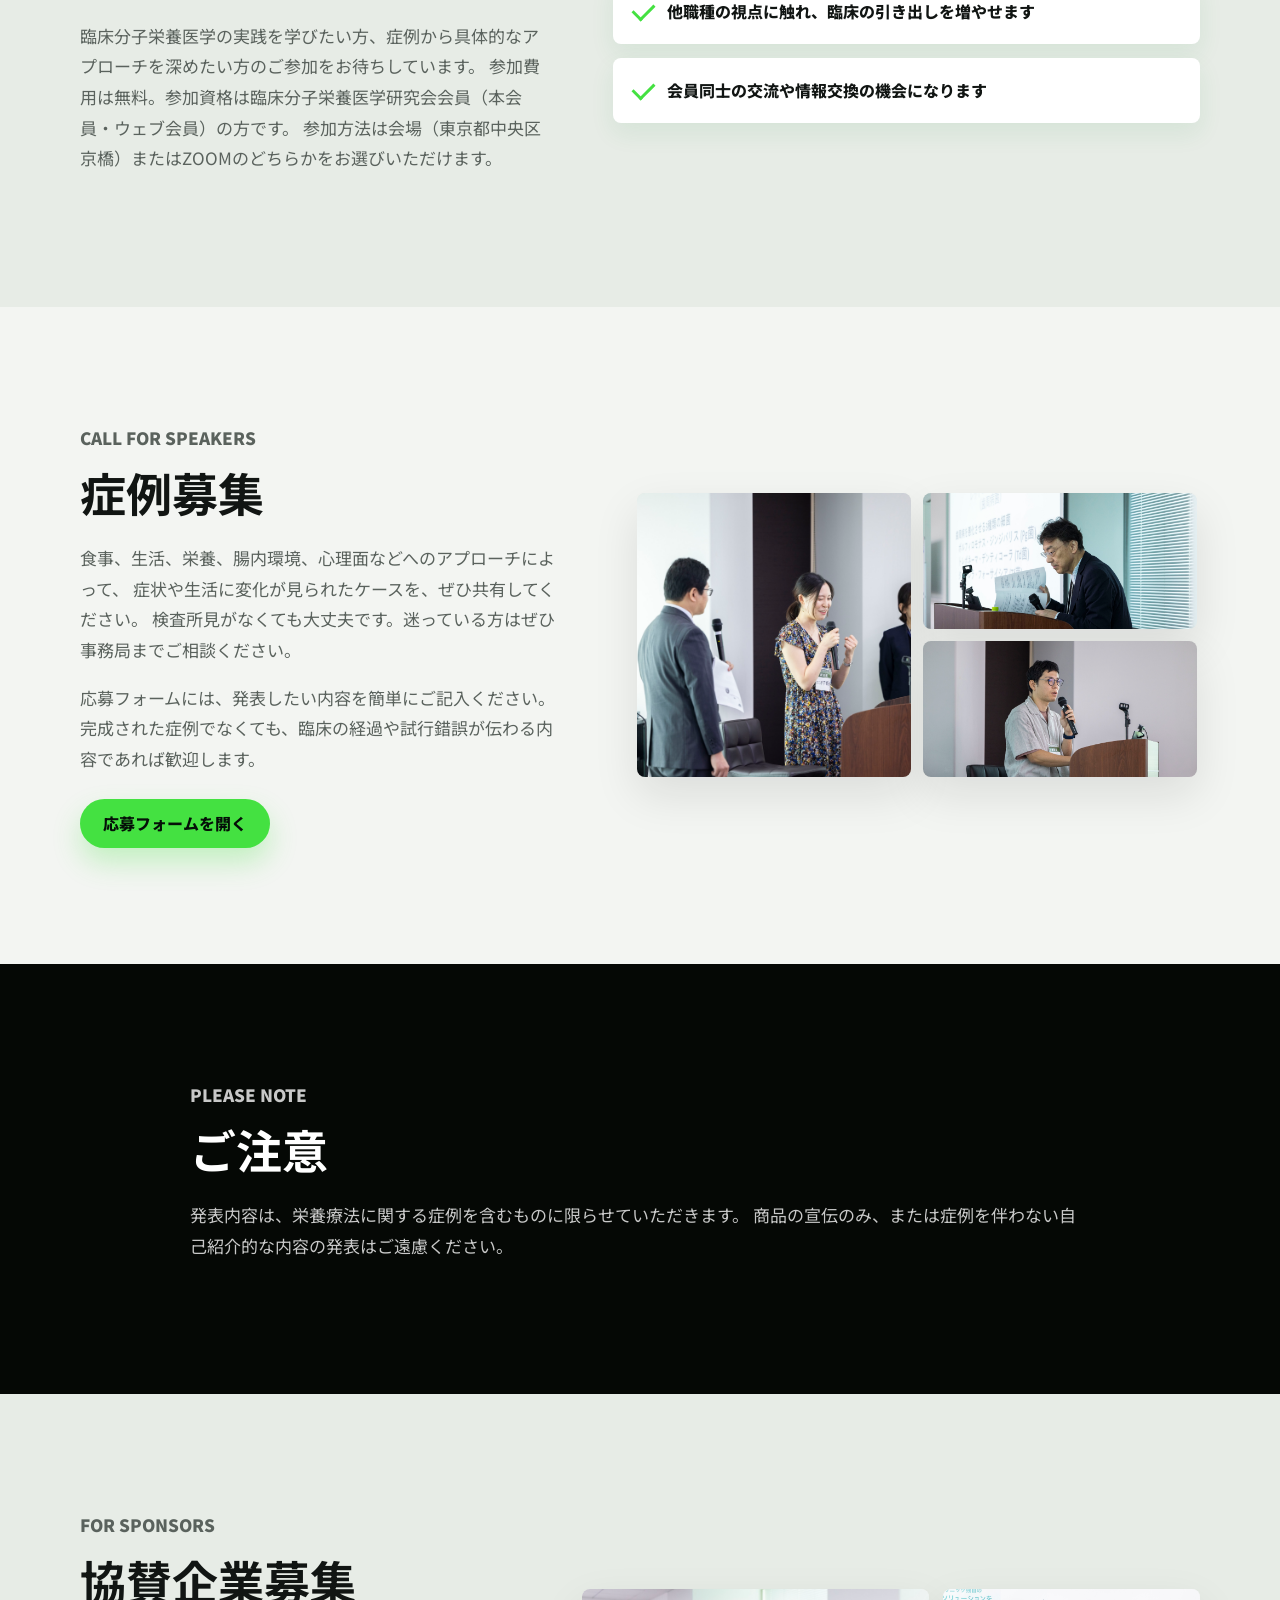
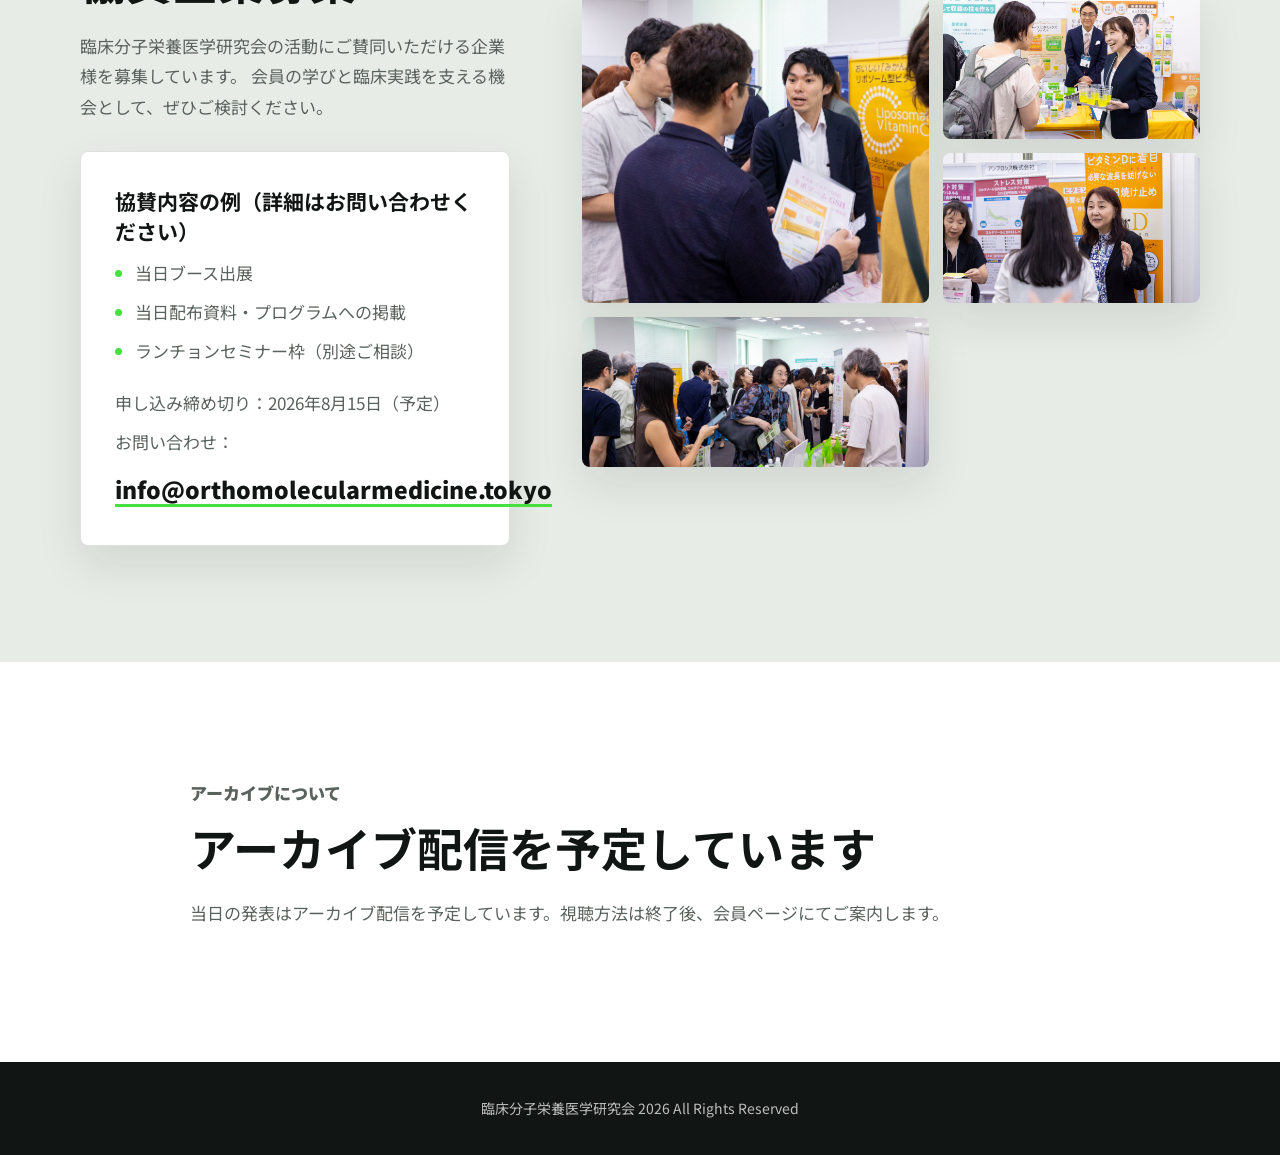
==== commit 8446a9c5: "Update 2026 soukai page text" ====
--- a/index.html
+++ b/index.html
@@ -36,9 +36,8 @@
         </div>
         <div class="hero-overlay"></div>
         <div class="hero-inner">
-          <p class="eyebrow hero-date">2026年9月13日（日）10:00-17:00</p>
-          <h1>今年も<span class="hero-title-accent">総会</span>やります</h1>
-          <p class="lead hero-callout">症例発表、協賛企業様募集中！</p>
+          <h1>2026年9月13日（日）10:00–17:00</h1>
+          <p class="lead hero-callout">2026年も総会を開催します。会員による症例発表の場として、発表者・協賛企業様を募集中です。</p>
           <div class="hero-actions" aria-label="主要アクション">
             <a class="button primary" href="#speaker">症例発表に応募する</a>
             <a class="button secondary" href="#overview">開催概要を見る</a>
@@ -50,18 +49,15 @@
         <div class="section-inner details-grid">
           <div class="detail-item">
             <span class="label">日時</span>
-            <strong>2026年9月13日（日）</strong>
-            <span>10:00-17:00</span>
+            <strong>2026年9月13日（日）10:00–17:00</strong>
           </div>
           <div class="detail-item">
             <span class="label">会場</span>
-            <strong>ビジョンセンター東京京橋</strong>
-            <span>東京・京橋エリア</span>
+            <strong>ビジョンセンター東京京橋（東京・京橋エリア）</strong>
           </div>
           <div class="detail-item">
             <span class="label">募集</span>
-            <strong>参加者・発表者・協賛企業</strong>
-            <span>詳細は順次公開予定</span>
+            <strong>参加者・発表者・協賛企業（詳細は順次公開予定）</strong>
           </div>
         </div>
       </section>
@@ -70,11 +66,11 @@
         <div class="section-inner split">
           <div>
             <p class="section-kicker">Concept</p>
-            <h2>症例から学び、現場の知恵を共有する総会です</h2>
+            <h2>症例から学び、現場の知恵を共有する総会です。</h2>
             <p>
               2026年度の総会では、臨床分子栄養医学の実践に関わる方々が集まり、
-              症例、工夫、試行錯誤を共有します。改善症例はもちろん、
-              改善し損ないの経験も、次の臨床につながる大切な学びとして歓迎します。
+              症例・工夫・試行錯誤を共有します。改善できた症例はもちろん、
+              うまくいかなかった経験も次の臨床のヒントになります。そういった発表も歓迎します。
             </p>
           </div>
           <div class="purpose-grid" aria-label="総会で募集する内容">
@@ -143,8 +139,8 @@
             <h2>参加者募集</h2>
             <p>
               臨床分子栄養医学の実践を学びたい方、症例から具体的なアプローチを深めたい方のご参加をお待ちしています。
-              参加費用は無料。参加資格は臨床分子栄養医学研究会会員の方（本会員・ウェブ会員）です。
-              会場は東京都中央区京橋でZOOMでの参加も可能です。
+              参加費用は無料。参加資格は臨床分子栄養医学研究会会員（本会員・ウェブ会員）の方です。
+              参加方法は会場（東京都中央区京橋）またはZOOMのどちらかをお選びいただけます。
             </p>
           </div>
           <ul class="check-list">
@@ -188,10 +184,10 @@
       <section class="section caution-band">
         <div class="section-inner caution">
           <p class="section-kicker">Please Note</p>
-          <h2>ご注意ください</h2>
+          <h2>ご注意</h2>
           <p>
-            発表内容は、栄養療法に関する症例の発表を含むものに限らせていただきます。
-            ご自分の商品の宣伝、カウンセラーとしての意気込みのみ、自分の世界観を語るのみの発表はご遠慮ください。
+            発表内容は、栄養療法に関する症例を含むものに限らせていただきます。
+            商品の宣伝のみ、または症例を伴わない自己紹介的な内容の発表はご遠慮ください。
           </p>
         </div>
       </section>
@@ -200,16 +196,20 @@
         <div class="section-inner sponsor-layout">
           <div class="sponsor-copy">
             <p class="section-kicker">For Sponsors</p>
-            <h2>協賛企業様を募集しています</h2>
+            <h2>協賛企業募集</h2>
             <p>
               臨床分子栄養医学研究会の活動にご賛同いただける企業様を募集しています。
               会員の学びと臨床実践を支える機会として、ぜひご検討ください。
             </p>
             <div class="sponsor-box">
-              <h3>お問い合わせ</h3>
-              <p>
-                協賛内容、募集要項、お申し込み方法は下記事務局までお問い合わせください。
-              </p>
+              <h3>協賛内容の例（詳細はお問い合わせください）</h3>
+              <ul class="sponsor-list">
+                <li>当日ブース出展</li>
+                <li>当日配布資料・プログラムへの掲載</li>
+                <li>ランチョンセミナー枠（別途ご相談）</li>
+              </ul>
+              <p>申し込み締め切り：2026年8月15日（予定）</p>
+              <p>お問い合わせ：</p>
               <a class="mail-link" href="mailto:info@orthomolecularmedicine.tokyo">info@orthomolecularmedicine.tokyo</a>
             </div>
           </div>
@@ -229,6 +229,16 @@
           </div>
         </div>
       </section>
+
+      <section class="section archive-section">
+        <div class="section-inner archive">
+          <p class="section-kicker">アーカイブについて</p>
+          <h2>アーカイブ配信を予定しています</h2>
+          <p>
+            当日の発表はアーカイブ配信を予定しています。視聴方法は終了後、会員ページにてご案内します。
+          </p>
+        </div>
+      </section>
     </main>
 
     <footer class="footer">
--- a/styles.css
+++ b/styles.css
@@ -335,7 +335,8 @@
 .caution p,
 .entry p,
 .audience p,
-.sponsor-box p {
+.sponsor-box p,
+.archive p {
   color: var(--muted);
   font-size: 17px;
 }
@@ -610,6 +611,23 @@
   box-shadow: var(--shadow);
 }
 
+.sponsor-list {
+  display: grid;
+  gap: 8px;
+  margin: 0 0 22px;
+  padding-left: 1.2em;
+  color: var(--muted);
+  font-size: 17px;
+}
+
+.sponsor-list li::marker {
+  color: var(--base);
+}
+
+.sponsor-box p {
+  margin-bottom: 8px;
+}
+
 .mail-link {
   display: inline-block;
   margin-top: 4px;
@@ -621,6 +639,14 @@
   text-underline-offset: 5px;
 }
 
+.archive-section {
+  background: #fff;
+}
+
+.archive {
+  max-width: 900px;
+}
+
 .sponsor-gallery {
   display: grid;
   grid-template-columns: 1.15fr 0.85fr;
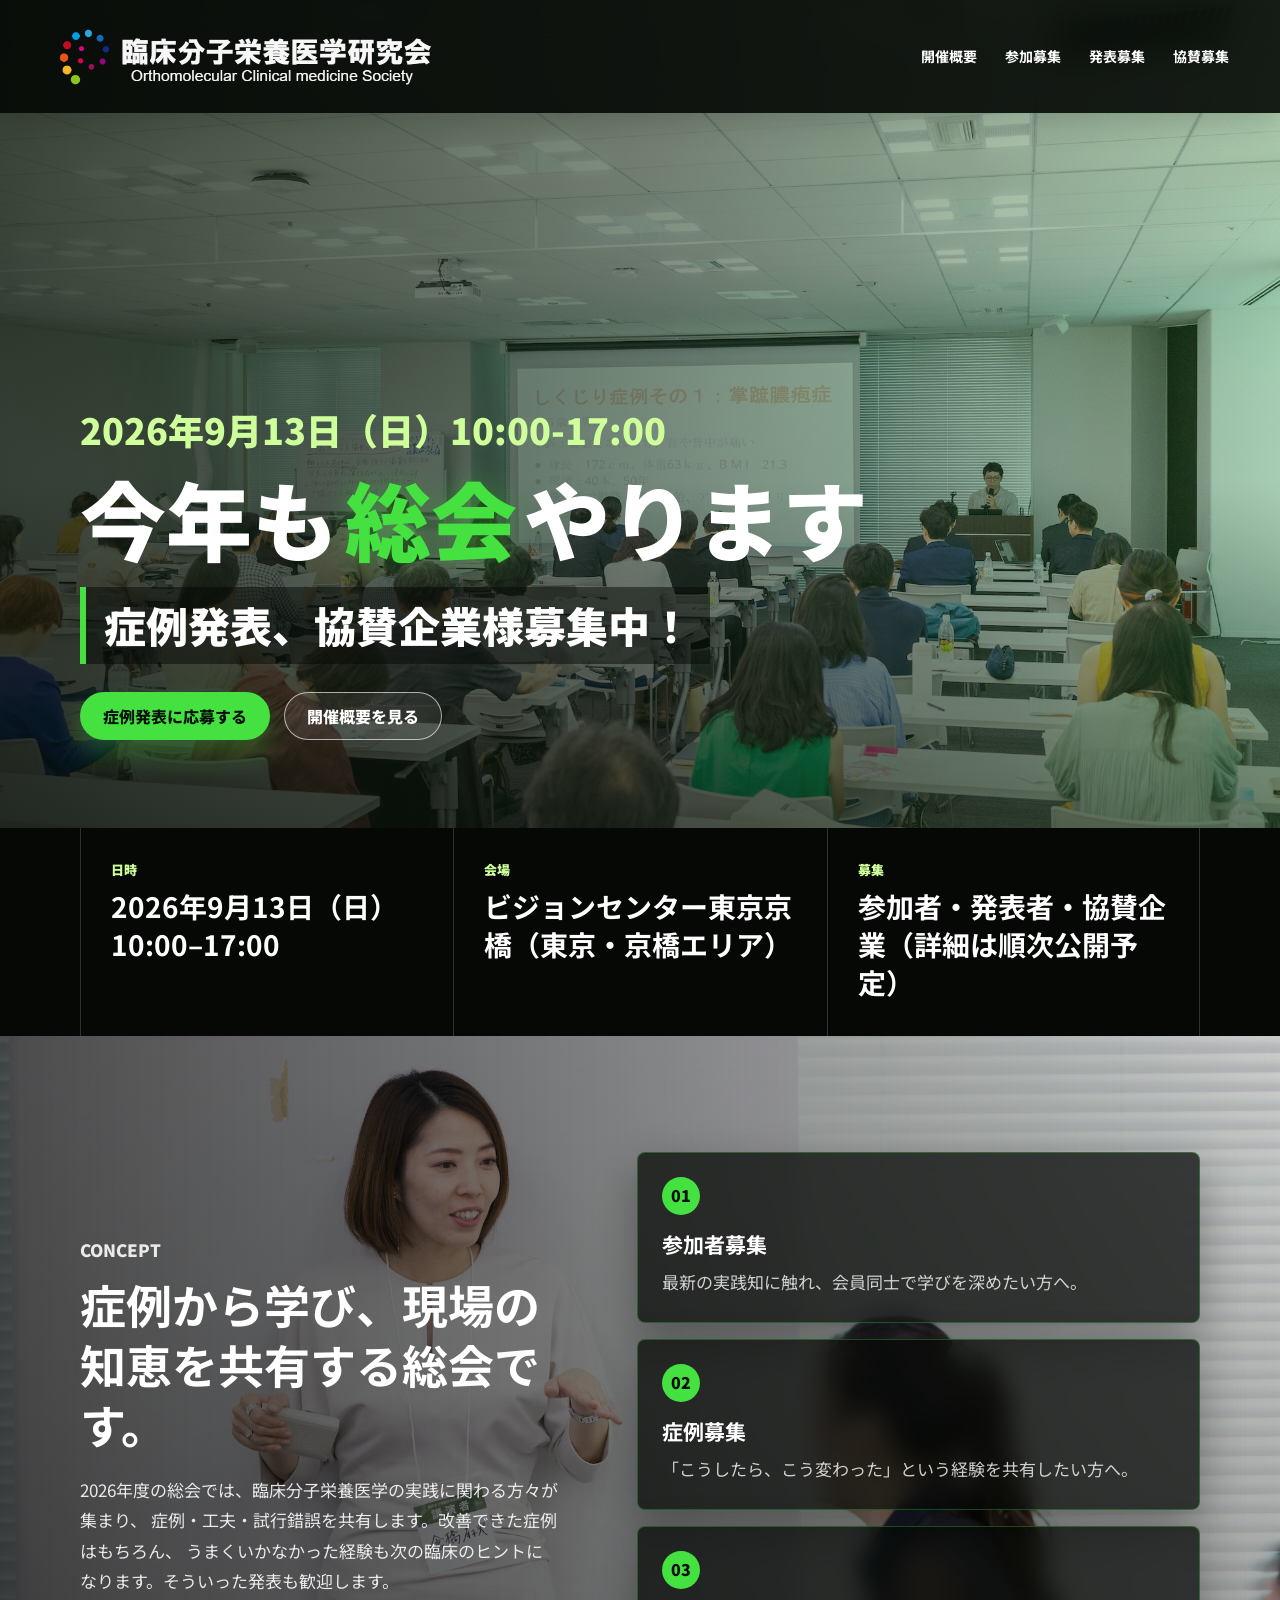
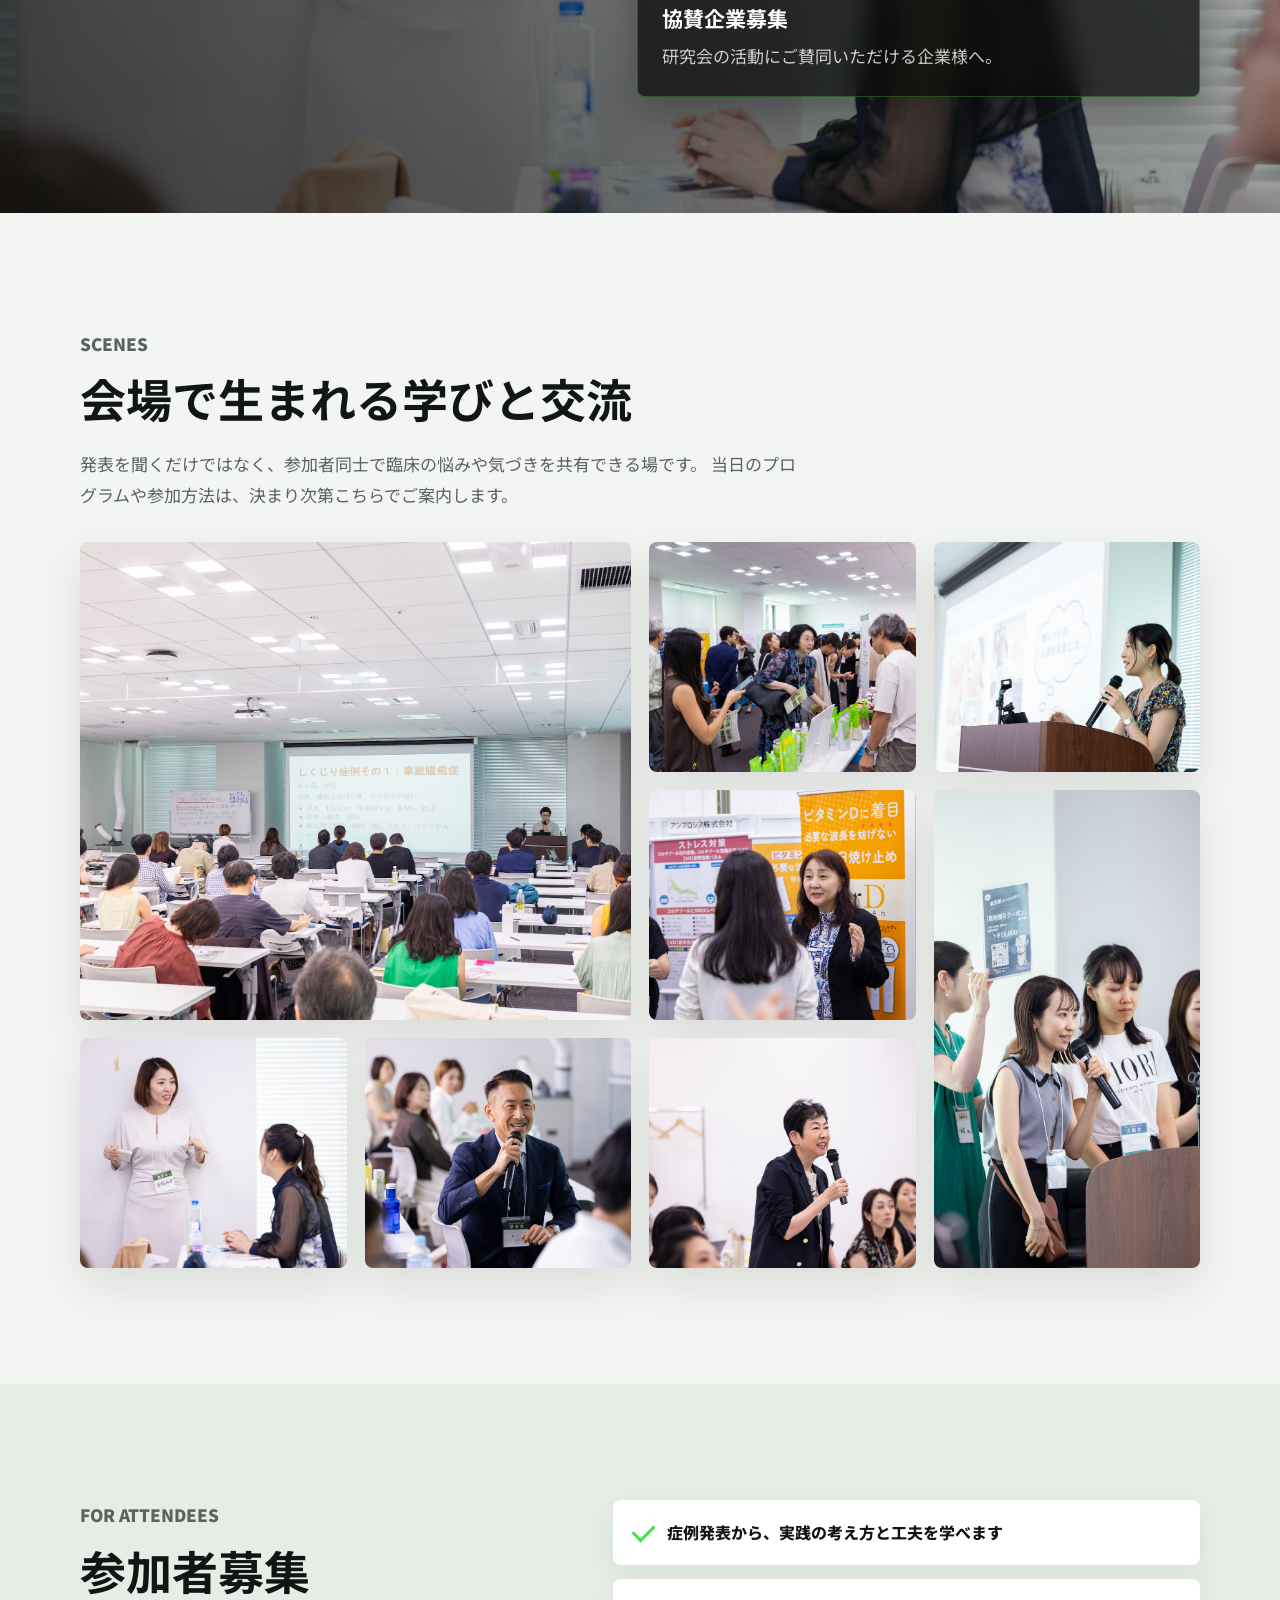
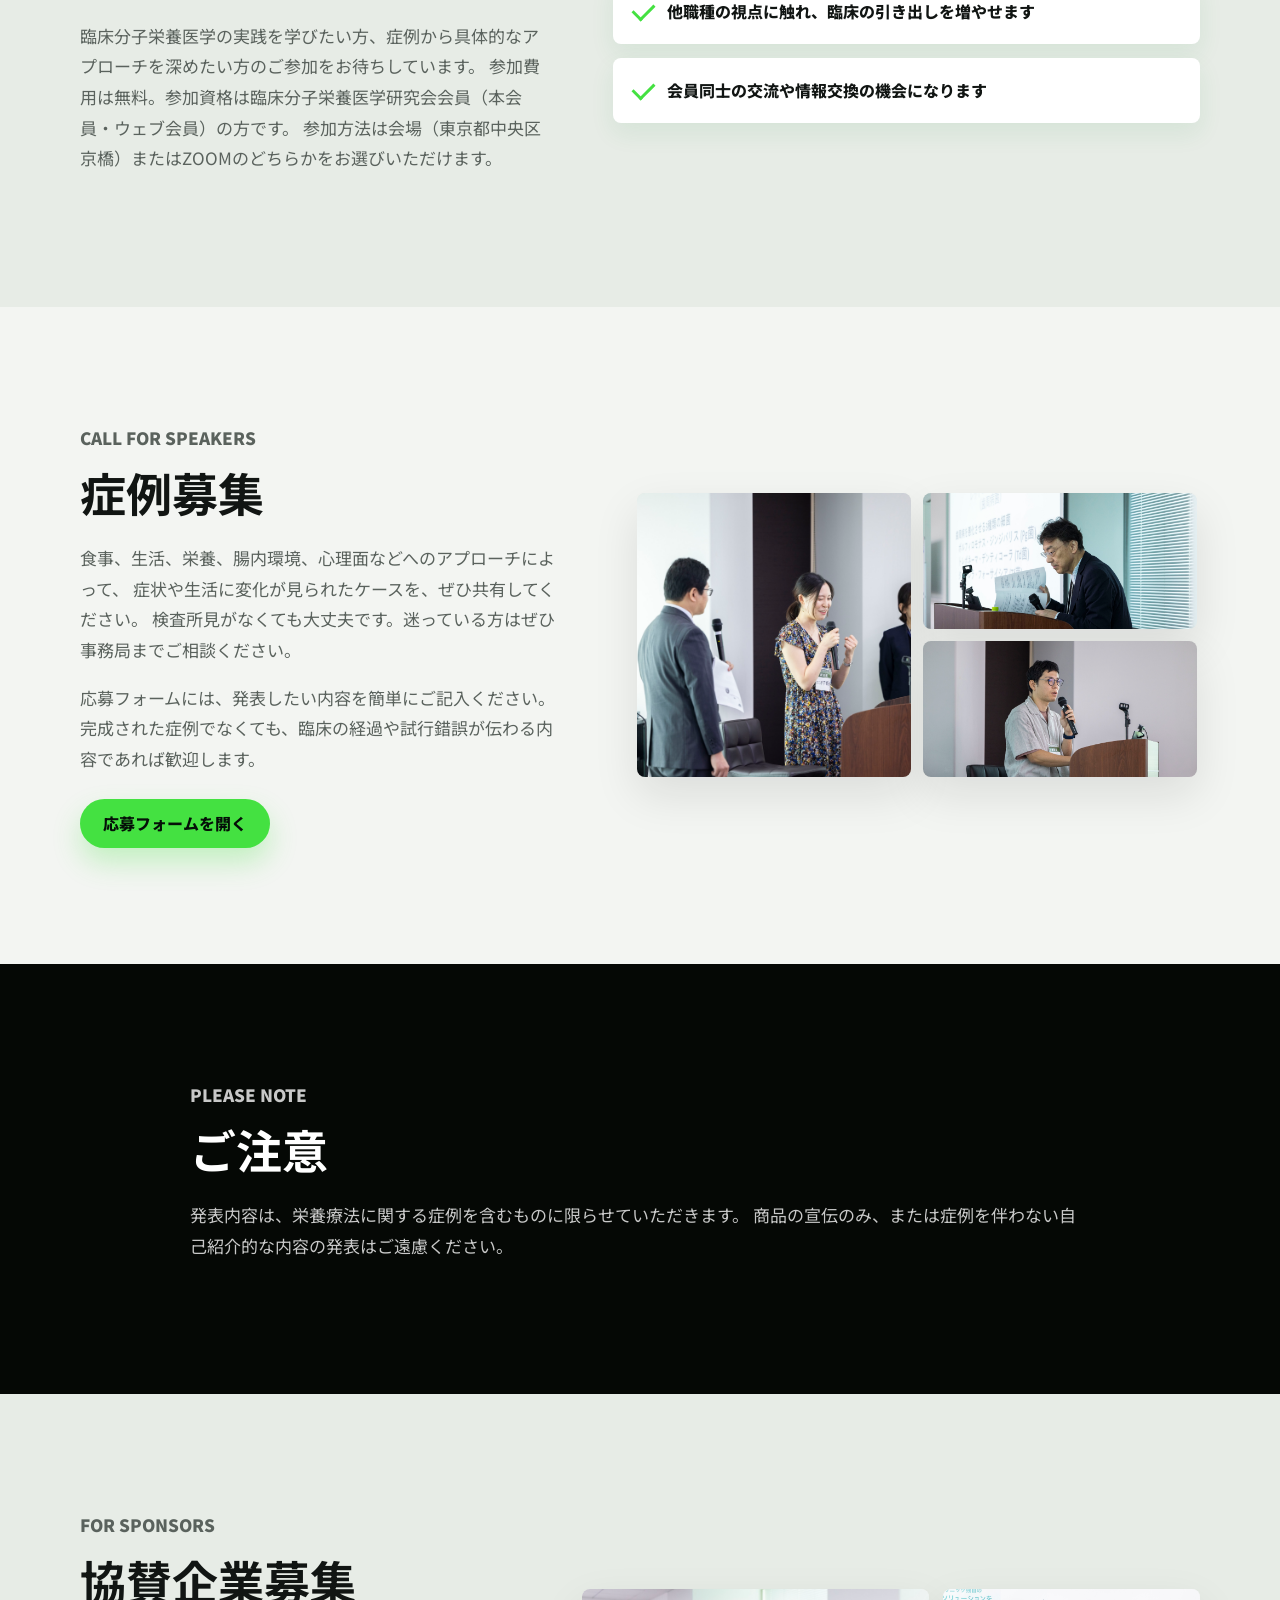
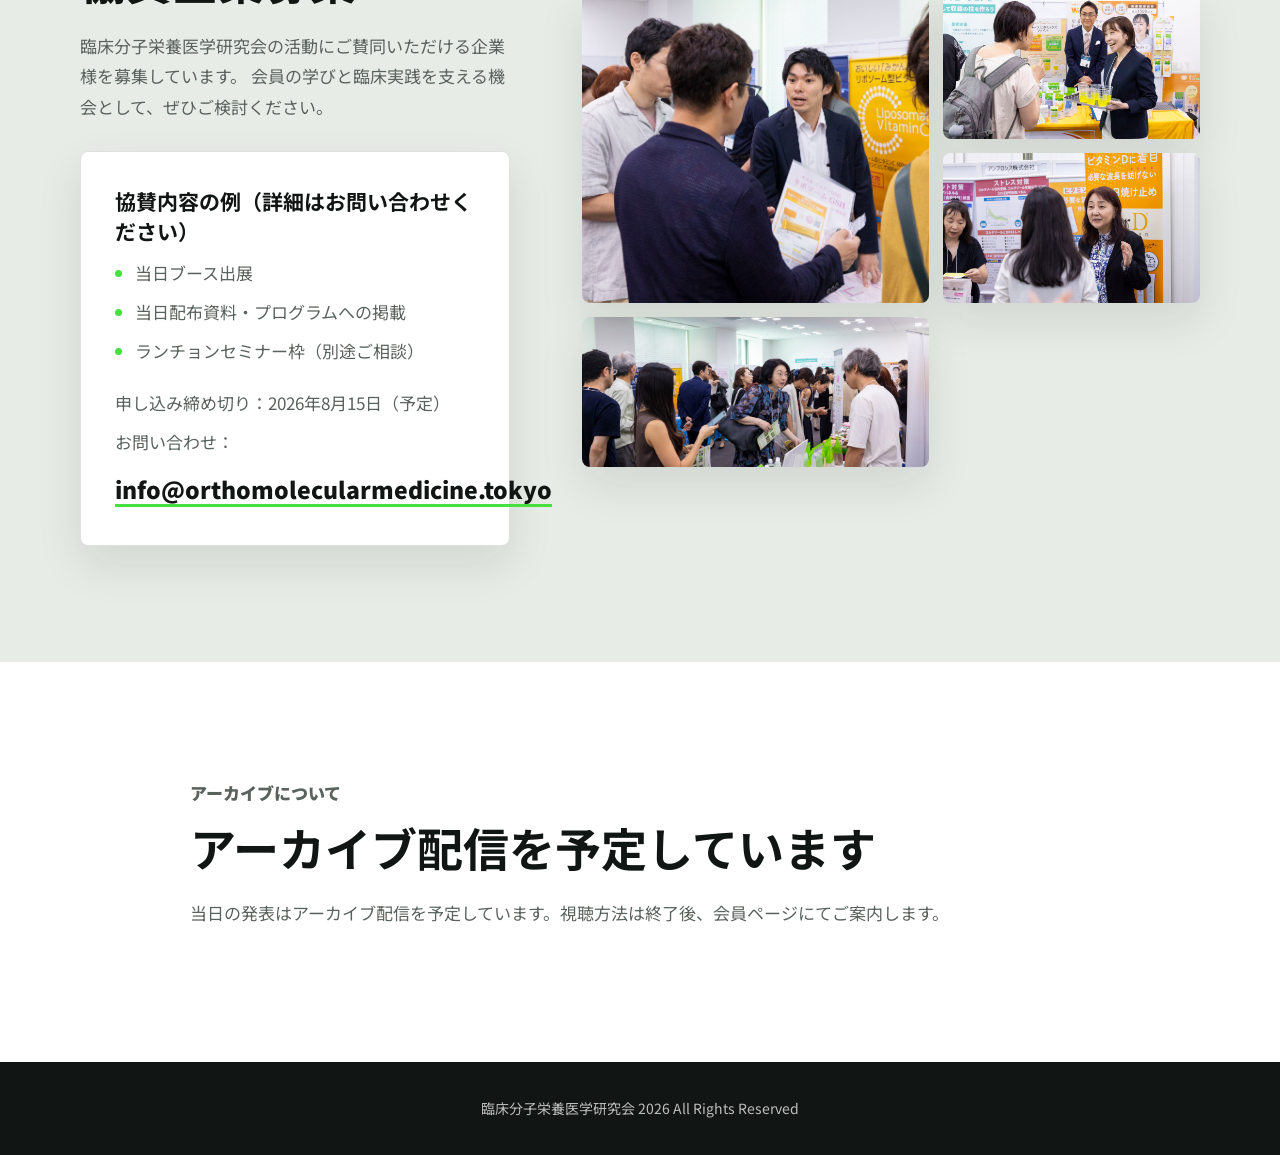
==== commit f403b15b: "Restore hero copy layout" ====
--- a/index.html
+++ b/index.html
@@ -36,8 +36,9 @@
         </div>
         <div class="hero-overlay"></div>
         <div class="hero-inner">
-          <h1>2026年9月13日（日）10:00–17:00</h1>
-          <p class="lead hero-callout">2026年も総会を開催します。会員による症例発表の場として、発表者・協賛企業様を募集中です。</p>
+          <p class="eyebrow hero-date">2026年9月13日（日）10:00-17:00</p>
+          <h1>今年も<span class="hero-title-accent">総会</span>やります</h1>
+          <p class="lead hero-callout">症例発表、協賛企業様募集中！</p>
           <div class="hero-actions" aria-label="主要アクション">
             <a class="button primary" href="#speaker">症例発表に応募する</a>
             <a class="button secondary" href="#overview">開催概要を見る</a>
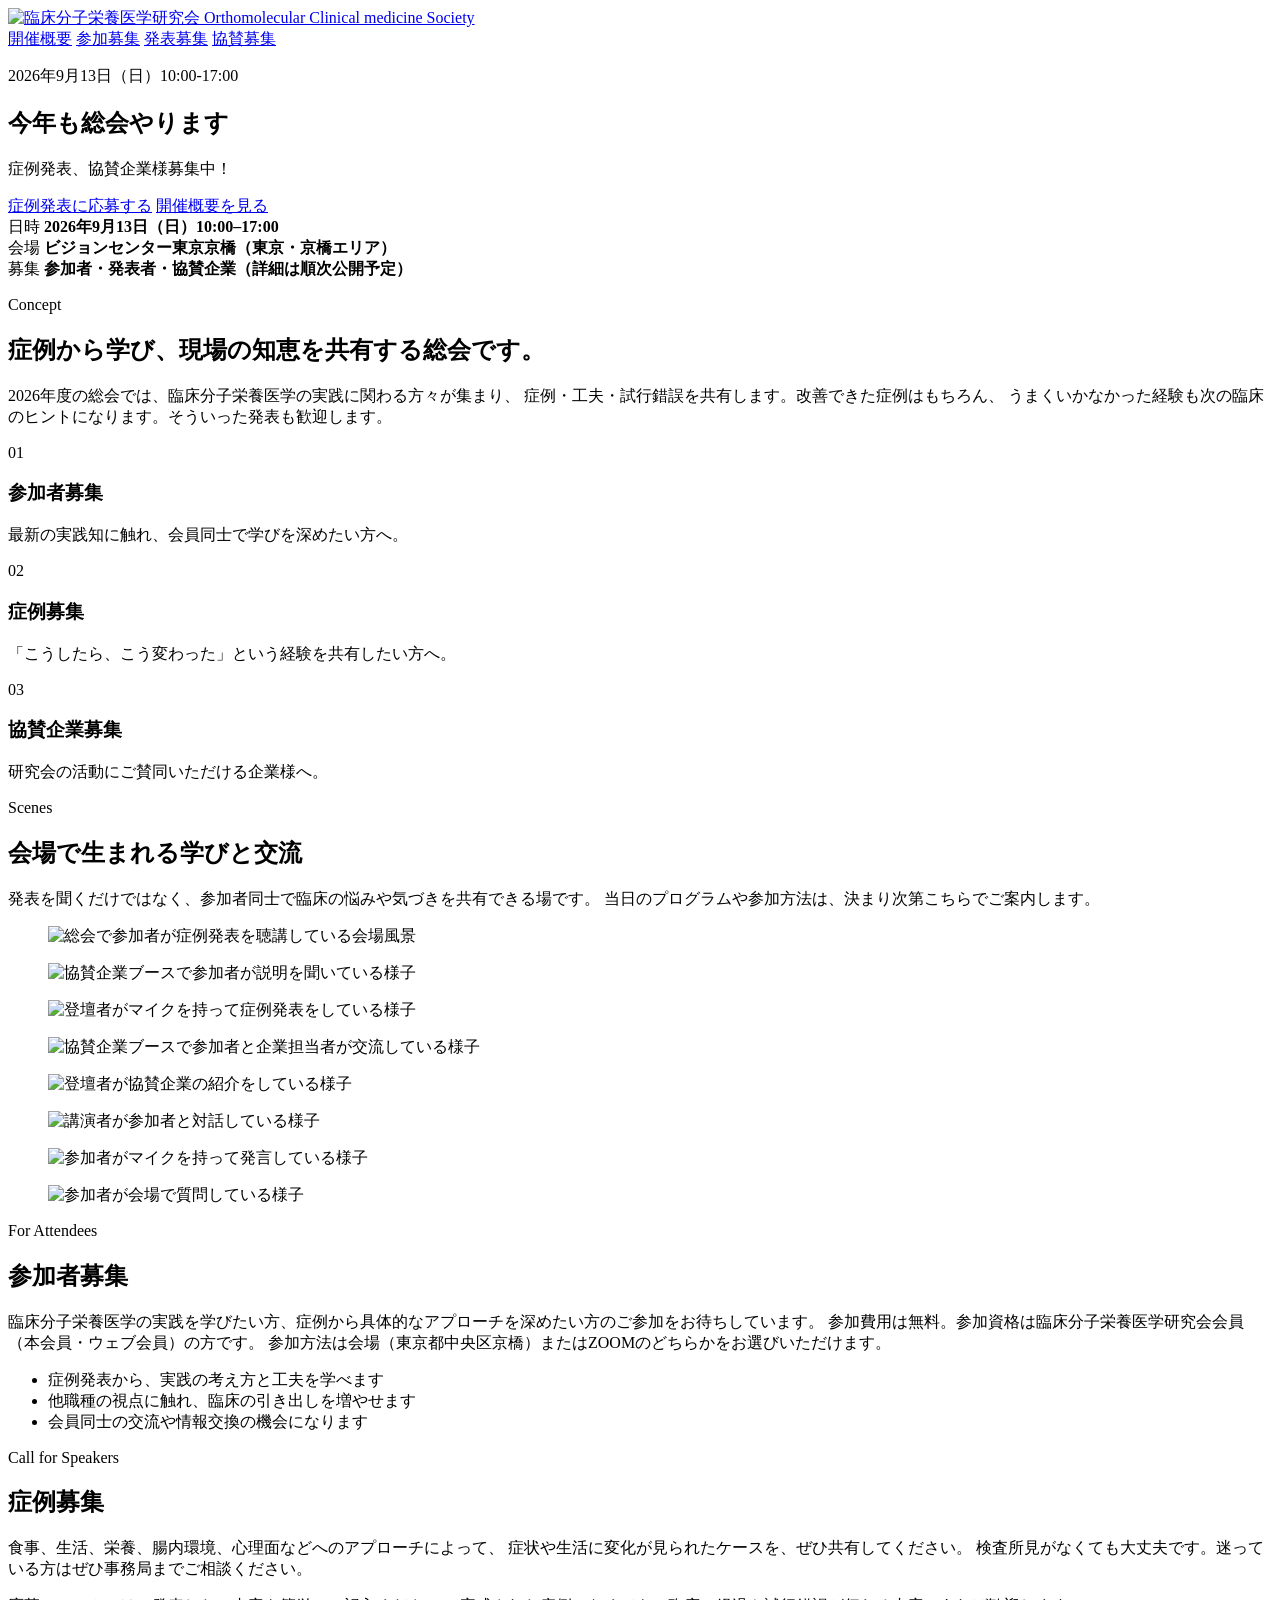
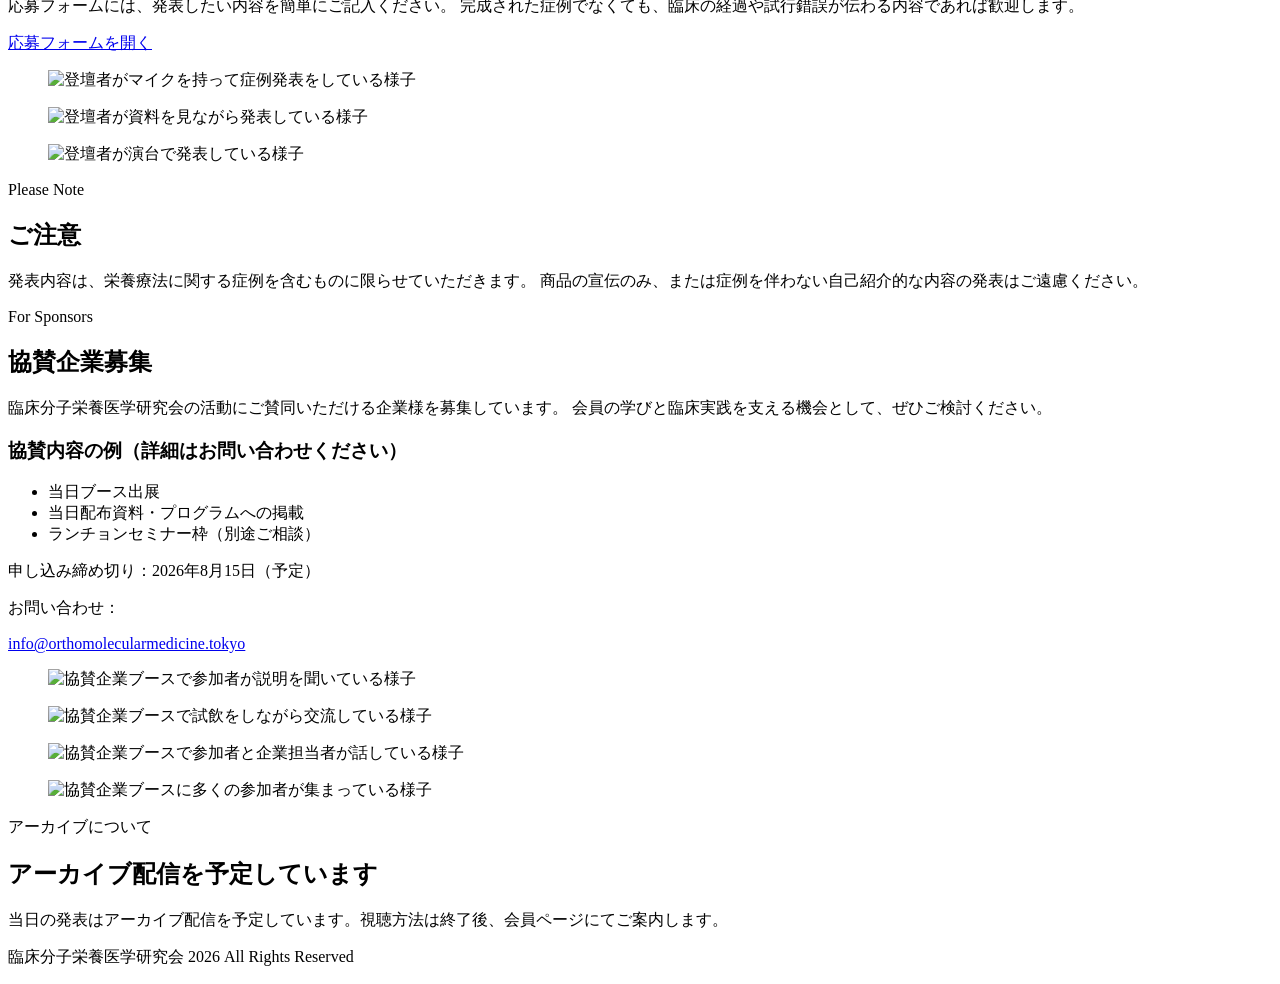
==== commit 16ecdb45: "Set base path to /soukai/ for orthomolecularmedicine.tokyo/soukai deployment https://claude.ai/code/" ====
--- a/index.html
+++ b/index.html
@@ -2,10 +2,12 @@
 <html lang="ja">
   <head>
     <meta charset="utf-8">
+    <base href="/soukai/">
     <meta name="viewport" content="width=device-width, initial-scale=1">
     <meta name="description" content="臨床分子栄養医学研究会 2026年度総会のお知らせ。2026年9月13日、ビジョンセンター東京京橋にて開催。参加者、症例発表者、協賛企業を募集しています。">
     <meta property="og:title" content="臨床分子栄養医学研究会 2026年度総会">
     <meta property="og:description" content="参加者、症例発表者、協賛企業を募集しています。2026年9月13日、ビジョンセンター東京京橋にて開催。">
+    <meta property="og:url" content="https://orthomolecularmedicine.tokyo/soukai/">
     <meta property="og:type" content="website">
     <title>臨床分子栄養医学研究会 2026年度総会</title>
     <link rel="preconnect" href="https://fonts.googleapis.com">
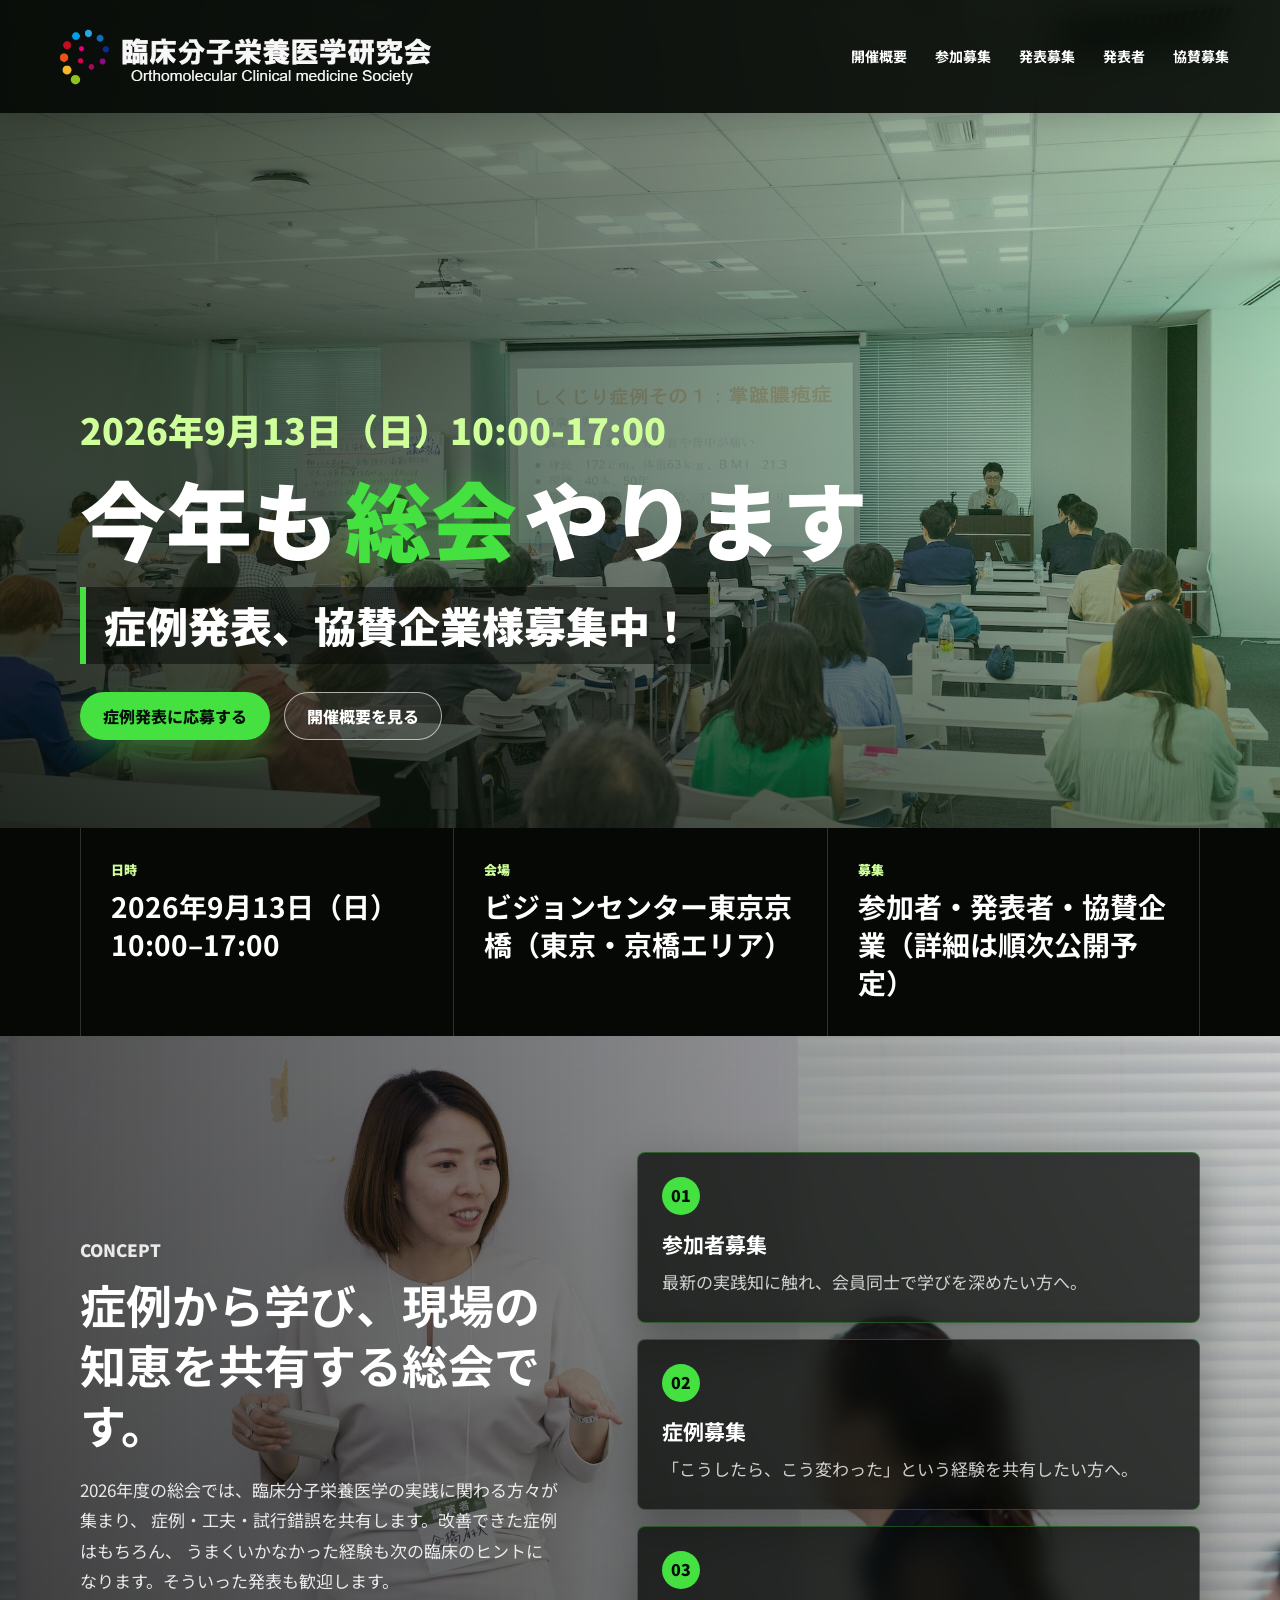
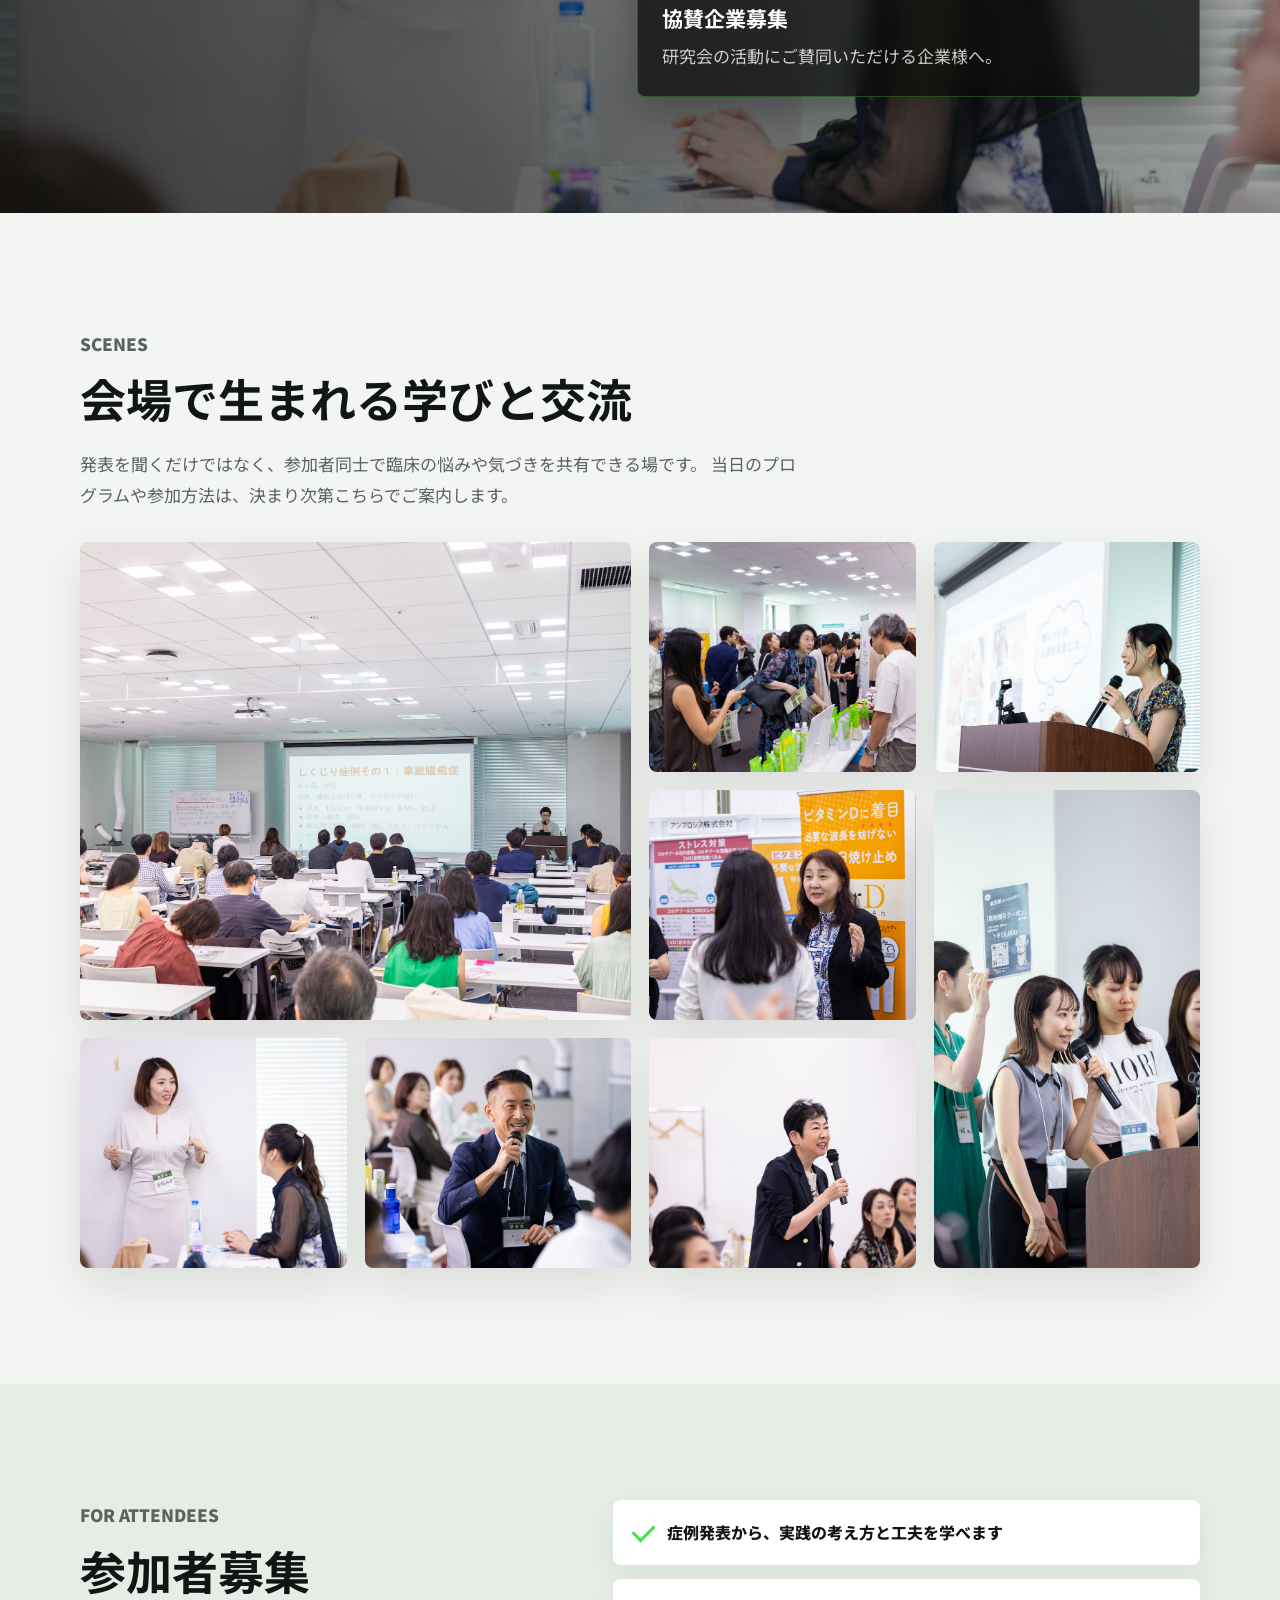
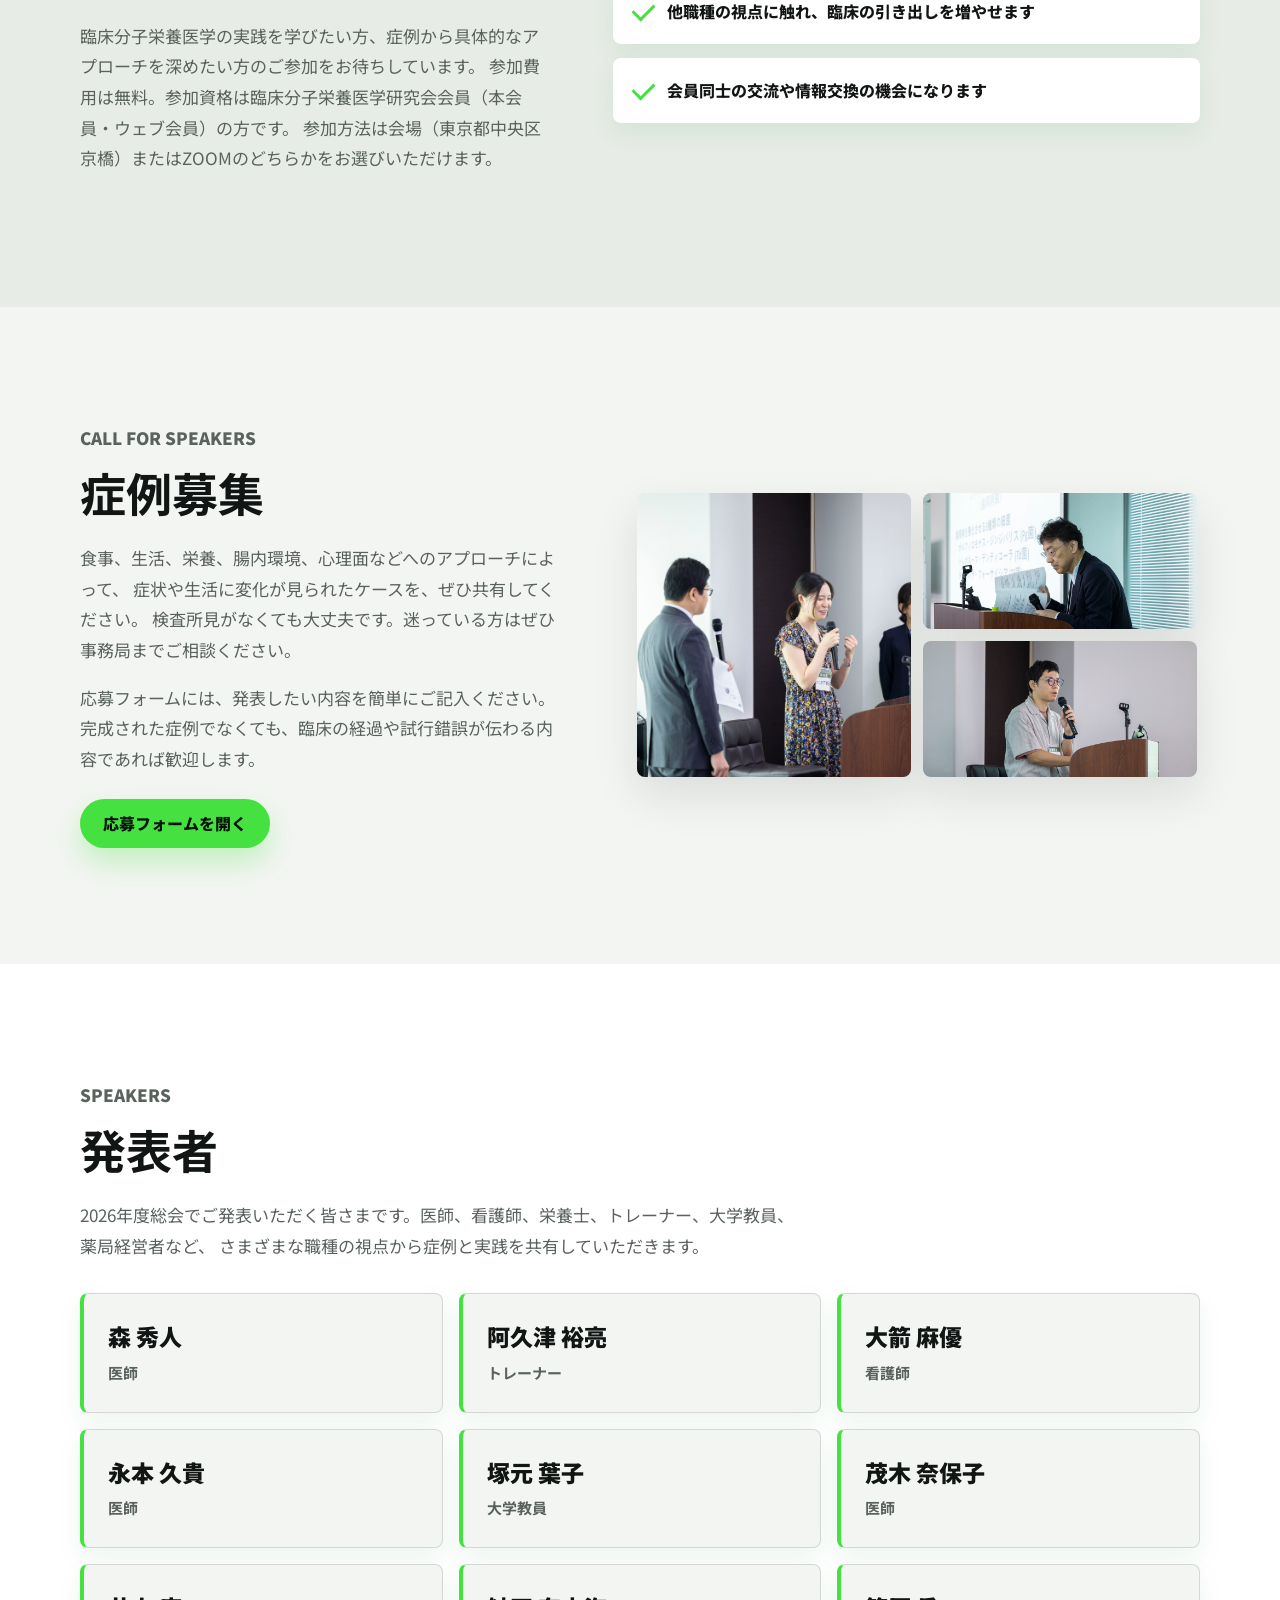
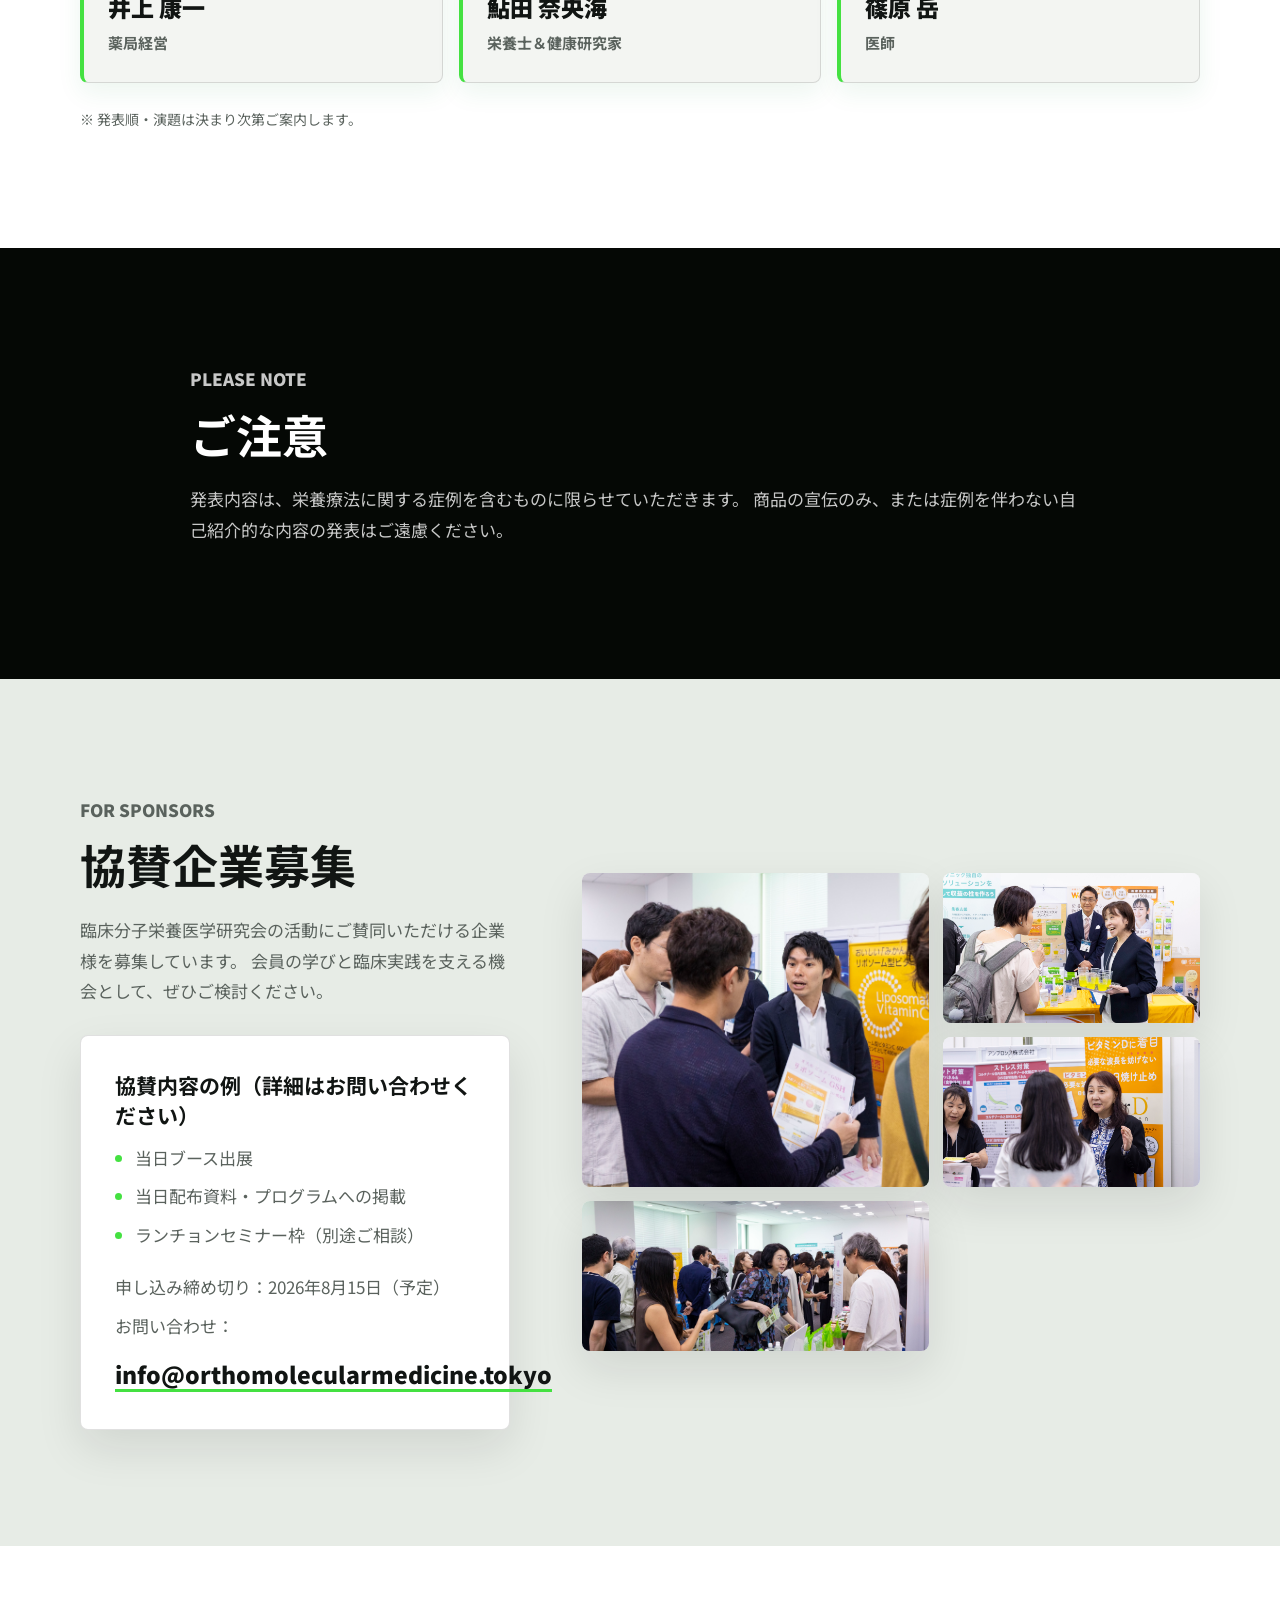
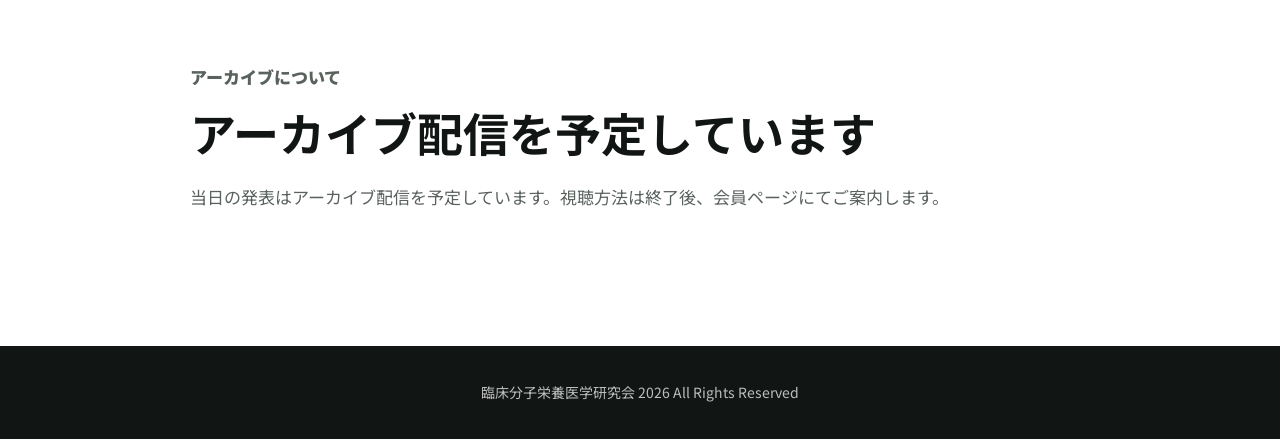
==== commit c0519b44: "Add speakers section to soukai page List the nine 2026 presenters with their professions in a card g" ====
--- a/index.html
+++ b/index.html
@@ -2,12 +2,10 @@
 <html lang="ja">
   <head>
     <meta charset="utf-8">
-    <base href="/soukai/">
     <meta name="viewport" content="width=device-width, initial-scale=1">
     <meta name="description" content="臨床分子栄養医学研究会 2026年度総会のお知らせ。2026年9月13日、ビジョンセンター東京京橋にて開催。参加者、症例発表者、協賛企業を募集しています。">
     <meta property="og:title" content="臨床分子栄養医学研究会 2026年度総会">
     <meta property="og:description" content="参加者、症例発表者、協賛企業を募集しています。2026年9月13日、ビジョンセンター東京京橋にて開催。">
-    <meta property="og:url" content="https://orthomolecularmedicine.tokyo/soukai/">
     <meta property="og:type" content="website">
     <title>臨床分子栄養医学研究会 2026年度総会</title>
     <link rel="preconnect" href="https://fonts.googleapis.com">
@@ -24,6 +22,7 @@
         <a href="#overview">開催概要</a>
         <a href="#join">参加募集</a>
         <a href="#speaker">発表募集</a>
+        <a href="#speakers">発表者</a>
         <a href="#sponsor">協賛募集</a>
       </nav>
     </header>
@@ -184,6 +183,59 @@
         </div>
       </section>
 
+
+      <section id="speakers" class="section speakers-section">
+        <div class="section-inner">
+          <div class="section-heading">
+            <p class="section-kicker">Speakers</p>
+            <h2>発表者</h2>
+            <p>
+              2026年度総会でご発表いただく皆さまです。医師、看護師、栄養士、トレーナー、大学教員、薬局経営者など、
+              さまざまな職種の視点から症例と実践を共有していただきます。
+            </p>
+          </div>
+          <ul class="speaker-list" aria-label="発表者一覧">
+            <li class="speaker-card">
+              <p class="speaker-name">森 秀人</p>
+              <p class="speaker-role">医師</p>
+            </li>
+            <li class="speaker-card">
+              <p class="speaker-name">阿久津 裕亮</p>
+              <p class="speaker-role">トレーナー</p>
+            </li>
+            <li class="speaker-card">
+              <p class="speaker-name">大箭 麻優</p>
+              <p class="speaker-role">看護師</p>
+            </li>
+            <li class="speaker-card">
+              <p class="speaker-name">永本 久貴</p>
+              <p class="speaker-role">医師</p>
+            </li>
+            <li class="speaker-card">
+              <p class="speaker-name">塚元 葉子</p>
+              <p class="speaker-role">大学教員</p>
+            </li>
+            <li class="speaker-card">
+              <p class="speaker-name">茂木 奈保子</p>
+              <p class="speaker-role">医師</p>
+            </li>
+            <li class="speaker-card">
+              <p class="speaker-name">井上 康一</p>
+              <p class="speaker-role">薬局経営</p>
+            </li>
+            <li class="speaker-card">
+              <p class="speaker-name">鮎田 奈央海</p>
+              <p class="speaker-role">栄養士＆健康研究家</p>
+            </li>
+            <li class="speaker-card">
+              <p class="speaker-name">篠原 岳</p>
+              <p class="speaker-role">医師</p>
+            </li>
+          </ul>
+          <p class="speakers-note">※ 発表順・演題は決まり次第ご案内します。</p>
+        </div>
+      </section>
+
       <section class="section caution-band">
         <div class="section-inner caution">
           <p class="section-kicker">Please Note</p>
--- a/styles.css
+++ b/styles.css
@@ -470,6 +470,49 @@
   margin-top: 8px;
 }
 
+
+.speakers-section {
+  background: #fff;
+}
+
+.speaker-list {
+  display: grid;
+  grid-template-columns: repeat(3, minmax(0, 1fr));
+  gap: 16px;
+  margin: 0;
+  padding: 0;
+  list-style: none;
+}
+
+.speaker-card {
+  padding: 26px 24px;
+  border: 1px solid var(--line);
+  border-left: 4px solid var(--base);
+  border-radius: 8px;
+  background: var(--paper);
+  box-shadow: 0 10px 25px rgba(31, 143, 69, 0.08);
+}
+
+.speaker-name {
+  margin-bottom: 6px;
+  font-size: clamp(19px, 2.2vw, 23px);
+  font-weight: 900;
+  line-height: 1.4;
+}
+
+.speaker-role {
+  margin: 0;
+  color: var(--muted);
+  font-size: 15px;
+  font-weight: 700;
+}
+
+.speakers-note {
+  margin: 24px 0 0;
+  color: var(--muted);
+  font-size: 14px;
+}
+
 .audience-band {
   background: var(--mist);
 }
@@ -710,6 +753,12 @@
   }
 }
 
+@media (max-width: 1040px) {
+  .speaker-list {
+    grid-template-columns: repeat(2, minmax(0, 1fr));
+  }
+}
+
 @media (max-width: 840px) {
   .site-header {
     align-items: flex-start;
@@ -740,6 +789,10 @@
     grid-template-columns: 1fr;
   }
 
+  .speaker-list {
+    grid-template-columns: 1fr;
+  }
+
   .photo-grid {
     grid-template-rows: none;
   }
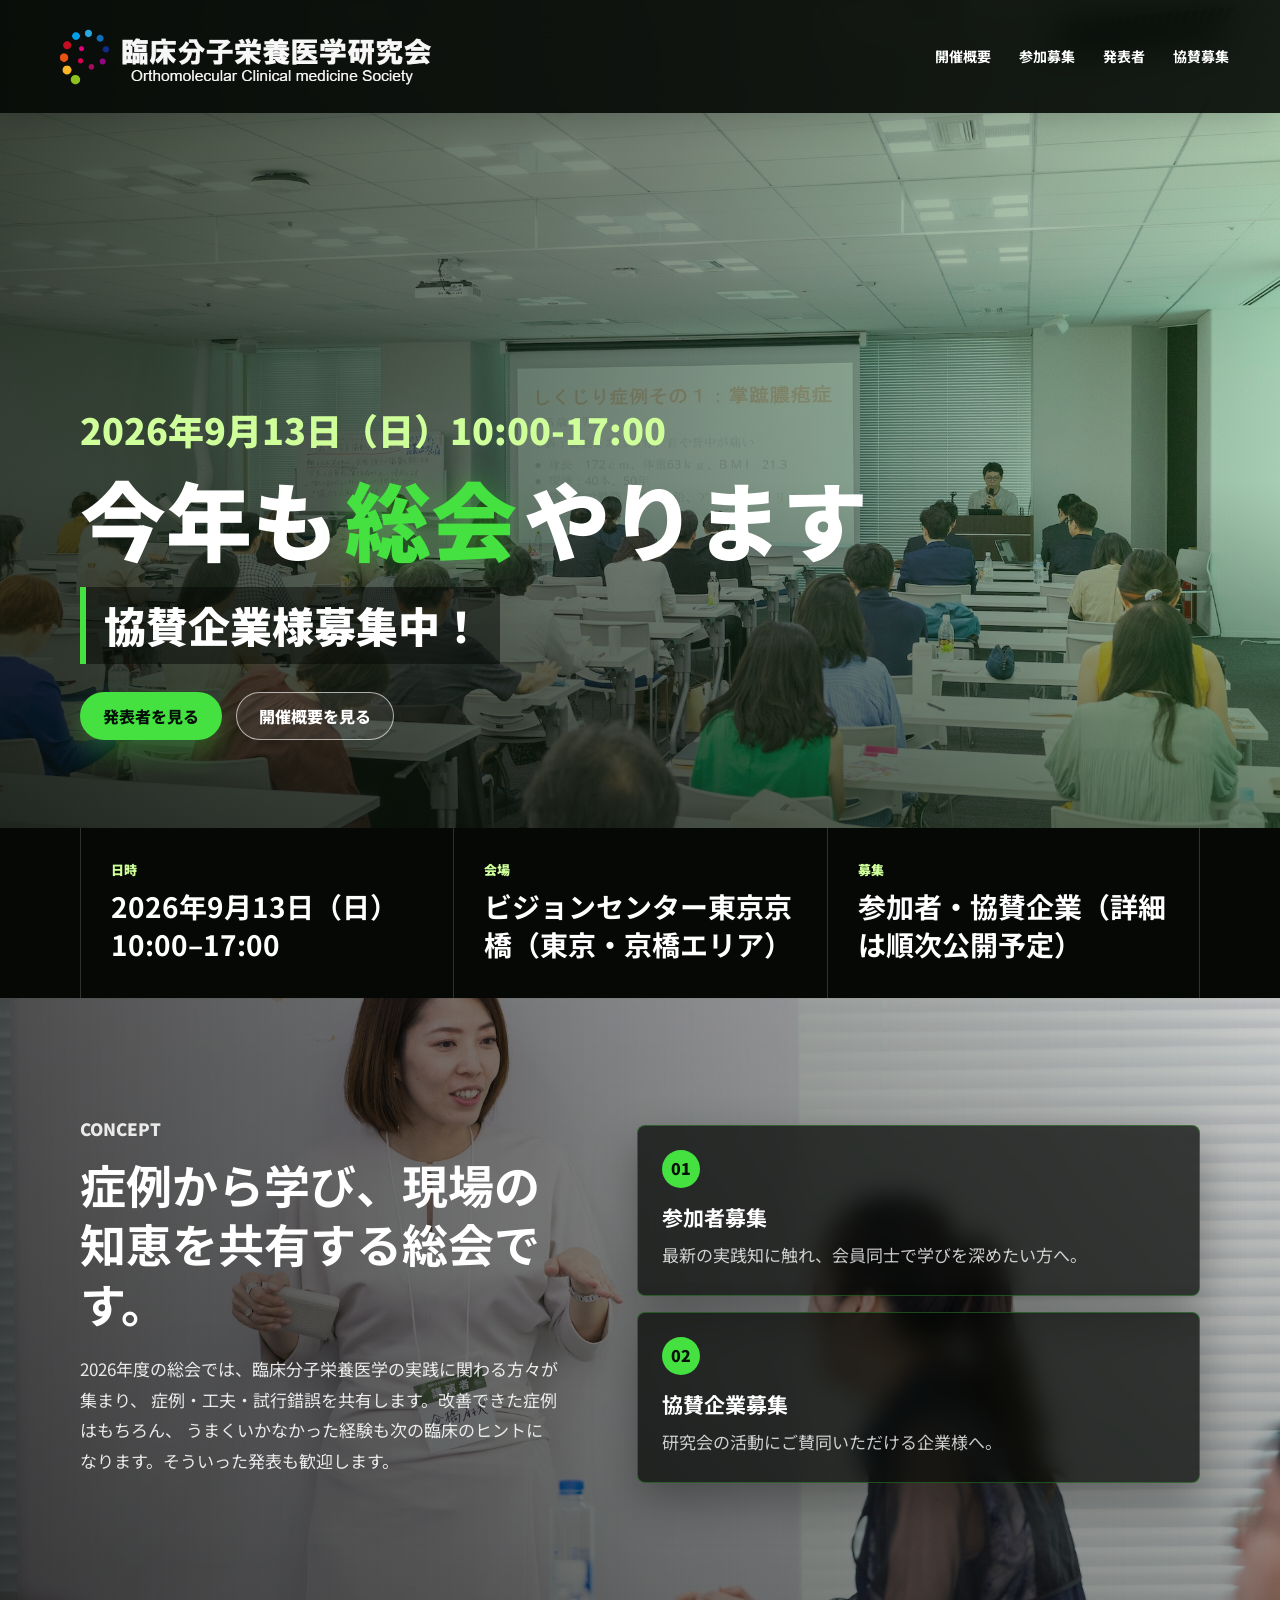
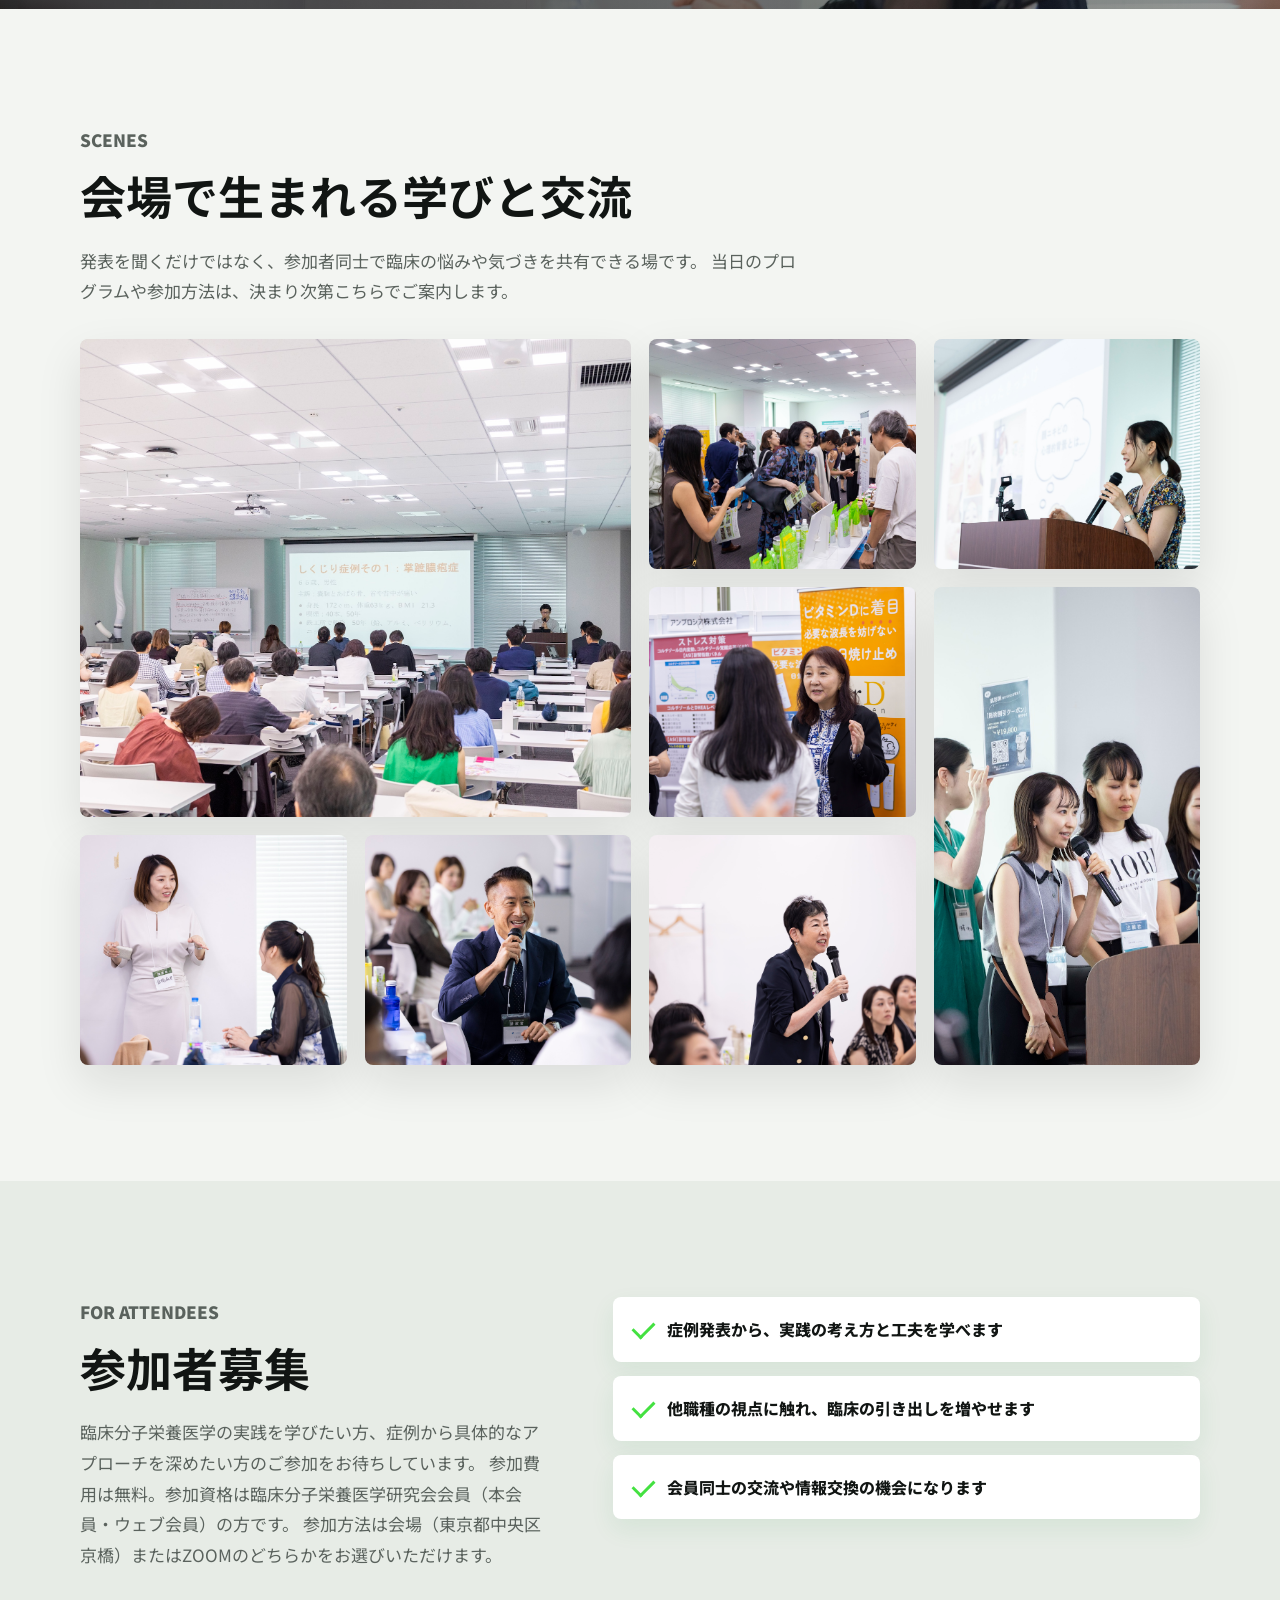
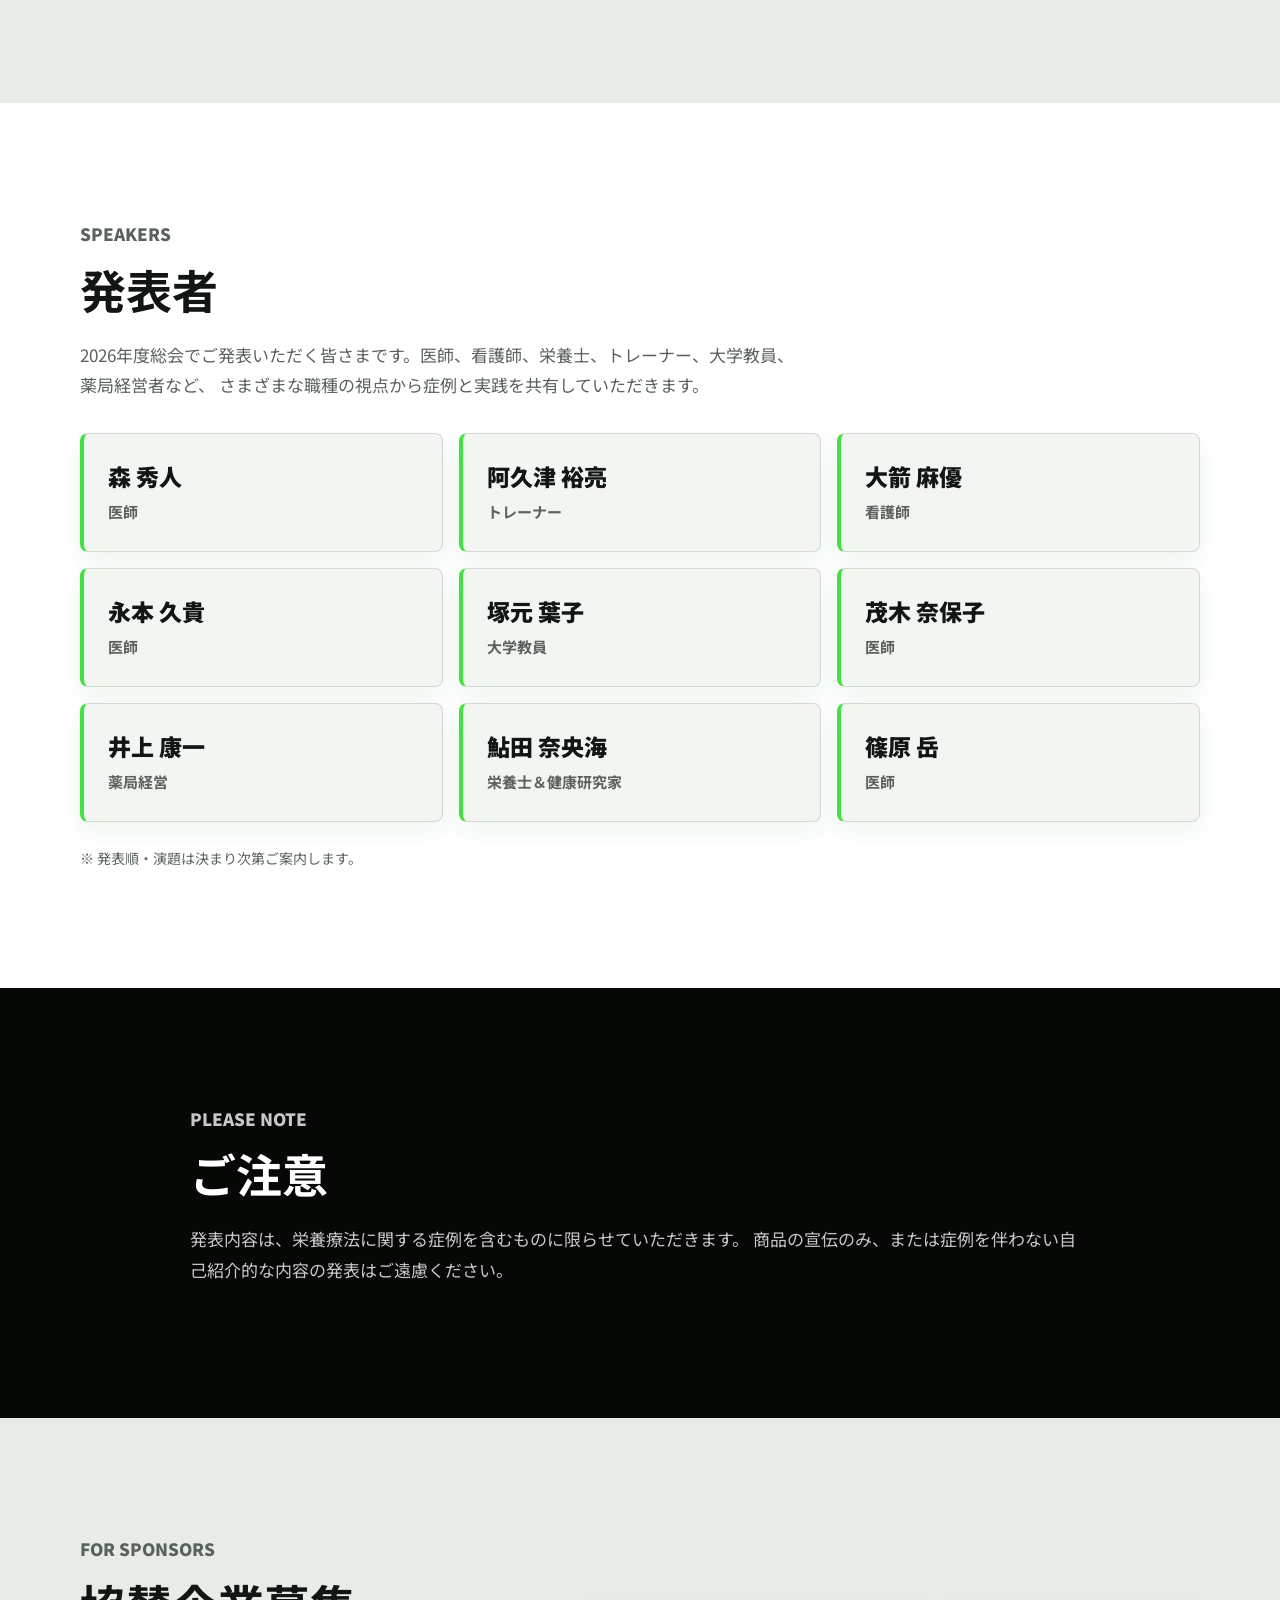
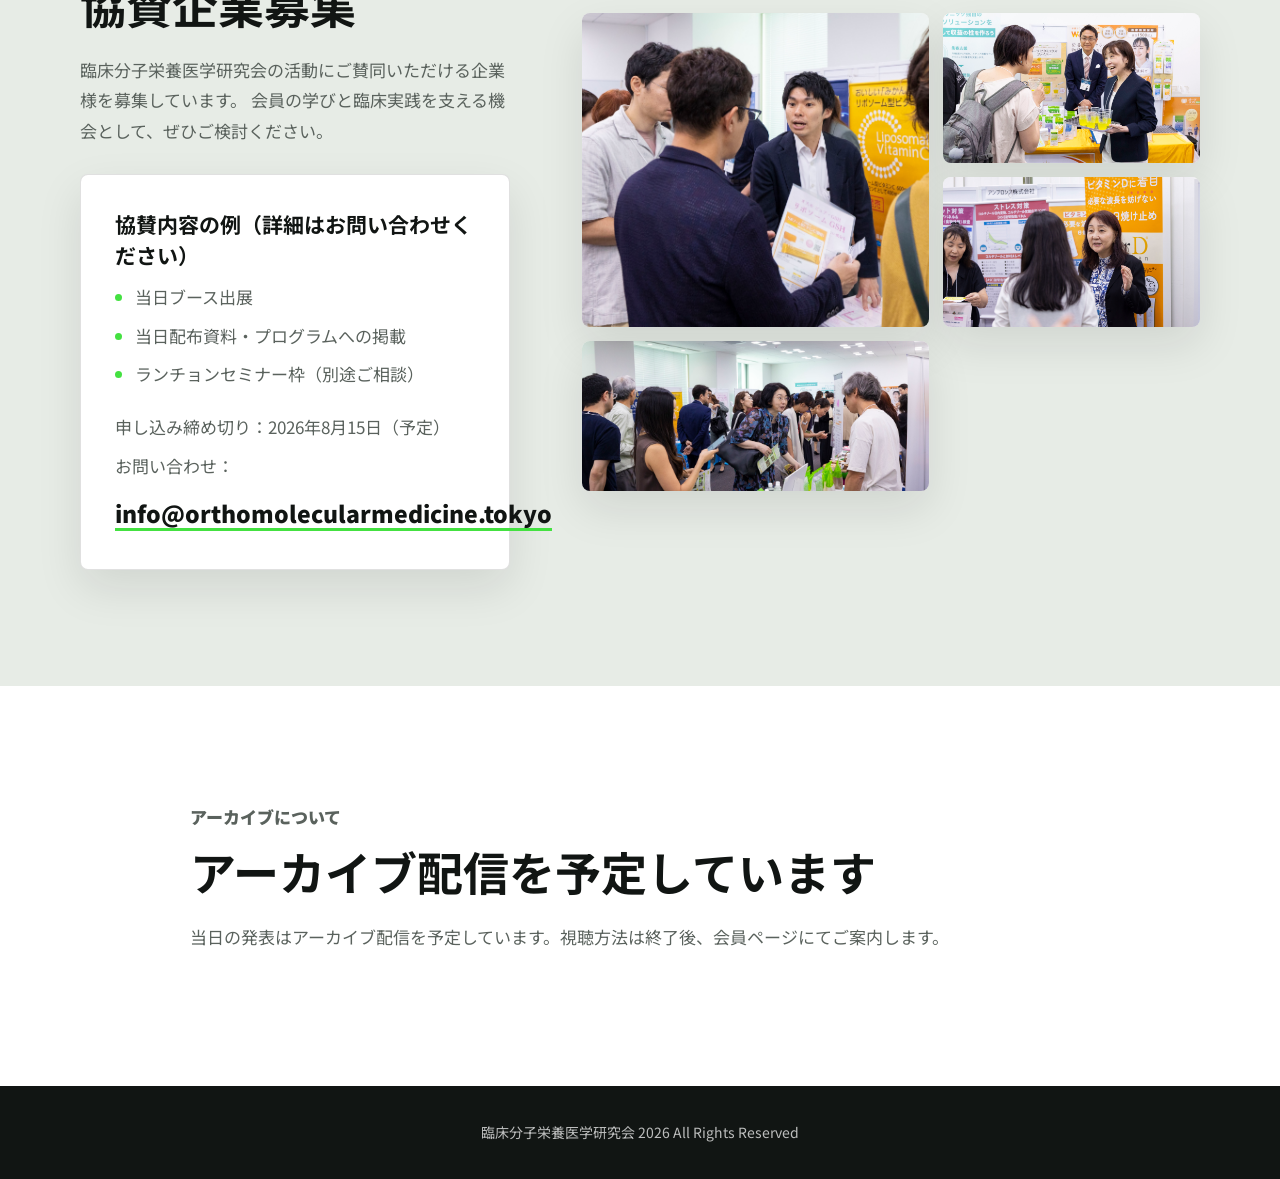
==== commit 552bc971: "Remove call-for-cases section The presenters are decided, so drop the application section and the re" ====
--- a/index.html
+++ b/index.html
@@ -3,9 +3,9 @@
   <head>
     <meta charset="utf-8">
     <meta name="viewport" content="width=device-width, initial-scale=1">
-    <meta name="description" content="臨床分子栄養医学研究会 2026年度総会のお知らせ。2026年9月13日、ビジョンセンター東京京橋にて開催。参加者、症例発表者、協賛企業を募集しています。">
+    <meta name="description" content="臨床分子栄養医学研究会 2026年度総会のお知らせ。2026年9月13日、ビジョンセンター東京京橋にて開催。参加者、協賛企業を募集しています。">
     <meta property="og:title" content="臨床分子栄養医学研究会 2026年度総会">
-    <meta property="og:description" content="参加者、症例発表者、協賛企業を募集しています。2026年9月13日、ビジョンセンター東京京橋にて開催。">
+    <meta property="og:description" content="参加者、協賛企業を募集しています。2026年9月13日、ビジョンセンター東京京橋にて開催。">
     <meta property="og:type" content="website">
     <title>臨床分子栄養医学研究会 2026年度総会</title>
     <link rel="preconnect" href="https://fonts.googleapis.com">
@@ -21,7 +21,6 @@
       <nav class="nav" aria-label="ページ内メニュー">
         <a href="#overview">開催概要</a>
         <a href="#join">参加募集</a>
-        <a href="#speaker">発表募集</a>
         <a href="#speakers">発表者</a>
         <a href="#sponsor">協賛募集</a>
       </nav>
@@ -39,9 +38,9 @@
         <div class="hero-inner">
           <p class="eyebrow hero-date">2026年9月13日（日）10:00-17:00</p>
           <h1>今年も<span class="hero-title-accent">総会</span>やります</h1>
-          <p class="lead hero-callout">症例発表、協賛企業様募集中！</p>
+          <p class="lead hero-callout">協賛企業様募集中！</p>
           <div class="hero-actions" aria-label="主要アクション">
-            <a class="button primary" href="#speaker">症例発表に応募する</a>
+            <a class="button primary" href="#speakers">発表者を見る</a>
             <a class="button secondary" href="#overview">開催概要を見る</a>
           </div>
         </div>
@@ -59,7 +58,7 @@
           </div>
           <div class="detail-item">
             <span class="label">募集</span>
-            <strong>参加者・発表者・協賛企業（詳細は順次公開予定）</strong>
+            <strong>参加者・協賛企業（詳細は順次公開予定）</strong>
           </div>
         </div>
       </section>
@@ -83,11 +82,6 @@
             </article>
             <article class="purpose-card">
               <span>02</span>
-              <h3>症例募集</h3>
-              <p>「こうしたら、こう変わった」という経験を共有したい方へ。</p>
-            </article>
-            <article class="purpose-card">
-              <span>03</span>
               <h3>協賛企業募集</h3>
               <p>研究会の活動にご賛同いただける企業様へ。</p>
             </article>
@@ -152,37 +146,6 @@
           </ul>
         </div>
       </section>
-
-      <section id="speaker" class="section">
-        <div class="section-inner split">
-          <div>
-            <p class="section-kicker">Call for Speakers</p>
-            <h2>症例募集</h2>
-            <p>
-              食事、生活、栄養、腸内環境、心理面などへのアプローチによって、
-              症状や生活に変化が見られたケースを、ぜひ共有してください。
-              検査所見がなくても大丈夫です。迷っている方はぜひ事務局までご相談ください。
-            </p>
-            <p>
-              応募フォームには、発表したい内容を簡単にご記入ください。
-              完成された症例でなくても、臨床の経過や試行錯誤が伝わる内容であれば歓迎します。
-            </p>
-            <a class="button primary speaker-entry-button" href="https://docs.google.com/forms/d/e/1FAIpQLSdfz5jB4TPAZrdpMVC48qwA14ywaqwbNrHuVNqZotDZ-nozGQ/viewform" target="_blank" rel="noopener">応募フォームを開く</a>
-          </div>
-          <div class="speaker-photos" aria-label="症例発表の様子">
-            <figure class="speaker-photo speaker-photo-large">
-              <img src="assets/speaker-0511.jpg" alt="登壇者がマイクを持って症例発表をしている様子">
-            </figure>
-            <figure class="speaker-photo">
-              <img src="assets/speaker-0197.jpg" alt="登壇者が資料を見ながら発表している様子">
-            </figure>
-            <figure class="speaker-photo">
-              <img src="assets/speaker-0129.jpg" alt="登壇者が演台で発表している様子">
-            </figure>
-          </div>
-        </div>
-      </section>
-
 
       <section id="speakers" class="section speakers-section">
         <div class="section-inner">
--- a/styles.css
+++ b/styles.css
@@ -438,38 +438,6 @@
   color: var(--muted);
 }
 
-.speaker-photos {
-  display: grid;
-  grid-template-columns: 1fr 1fr;
-  grid-auto-rows: 136px;
-  gap: 12px;
-  align-self: center;
-  max-width: 560px;
-}
-
-.speaker-photo {
-  margin: 0;
-  overflow: hidden;
-  border-radius: 8px;
-  background: var(--mist);
-  box-shadow: var(--shadow);
-}
-
-.speaker-photo-large {
-  grid-row: span 2;
-}
-
-.speaker-photo img {
-  display: block;
-  width: 100%;
-  height: 100%;
-  object-fit: cover;
-}
-
-.speaker-entry-button {
-  margin-top: 8px;
-}
-
 
 .speakers-section {
   background: #fff;
@@ -830,18 +798,6 @@
     grid-column: 2;
   }
 
-  .speaker-photos {
-    grid-template-columns: 1fr;
-    grid-auto-rows: auto;
-    max-width: none;
-  }
-
-  .speaker-photo,
-  .speaker-photo-large {
-    grid-row: auto;
-    aspect-ratio: 16 / 9;
-  }
-
   .sponsor-gallery {
     grid-template-columns: 1fr;
     grid-auto-rows: auto;
